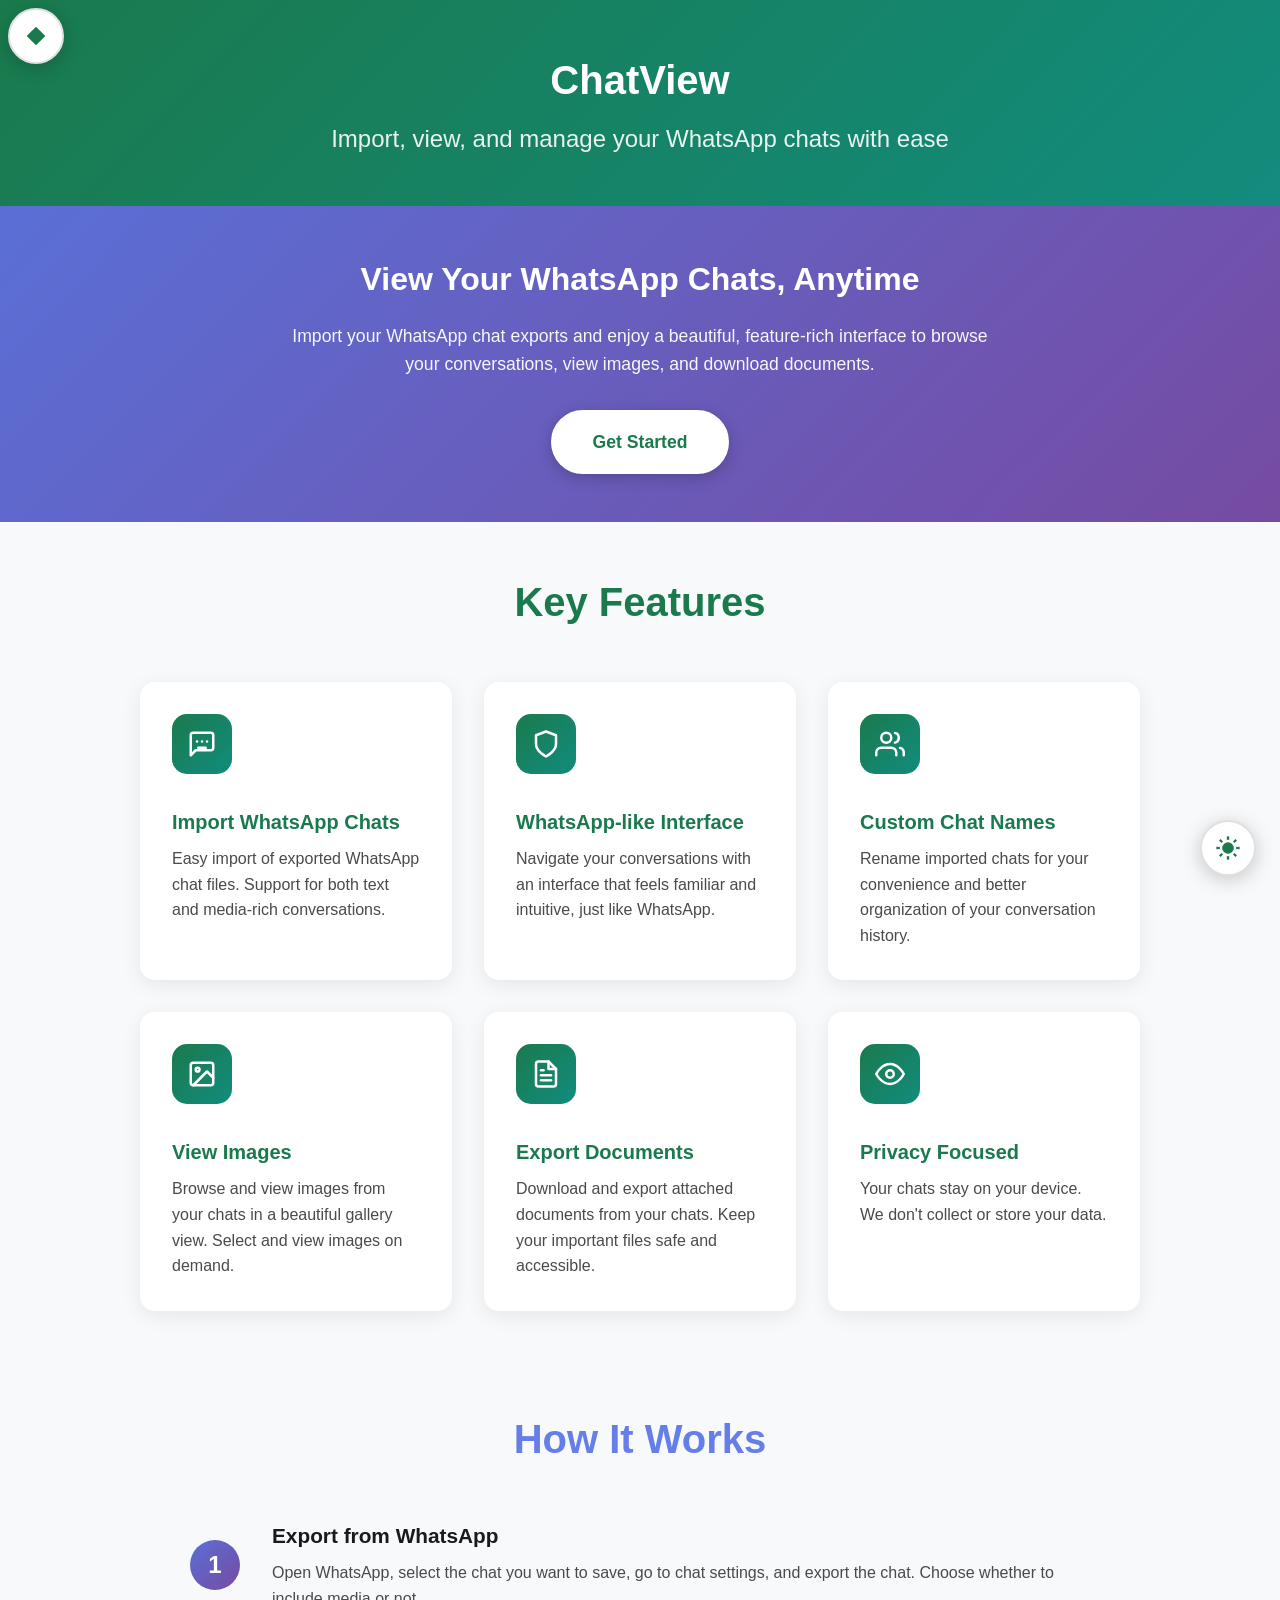
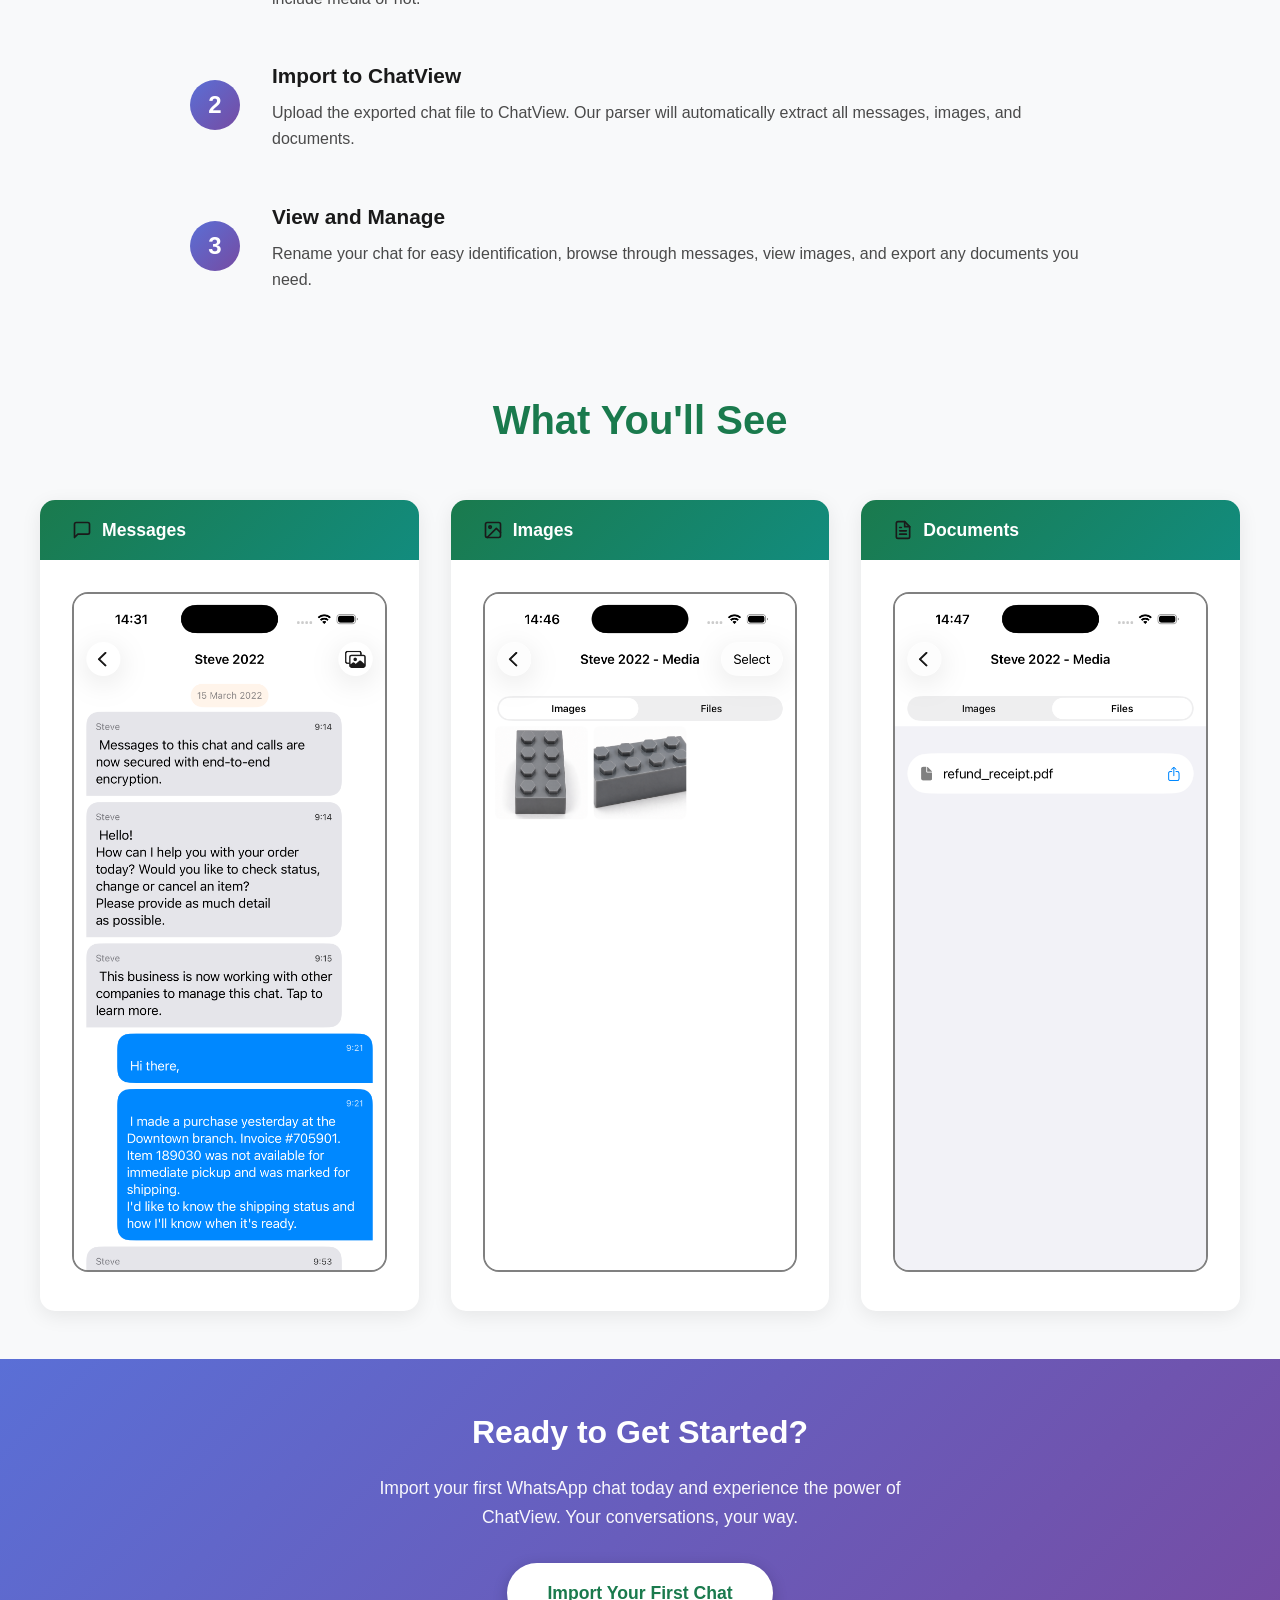
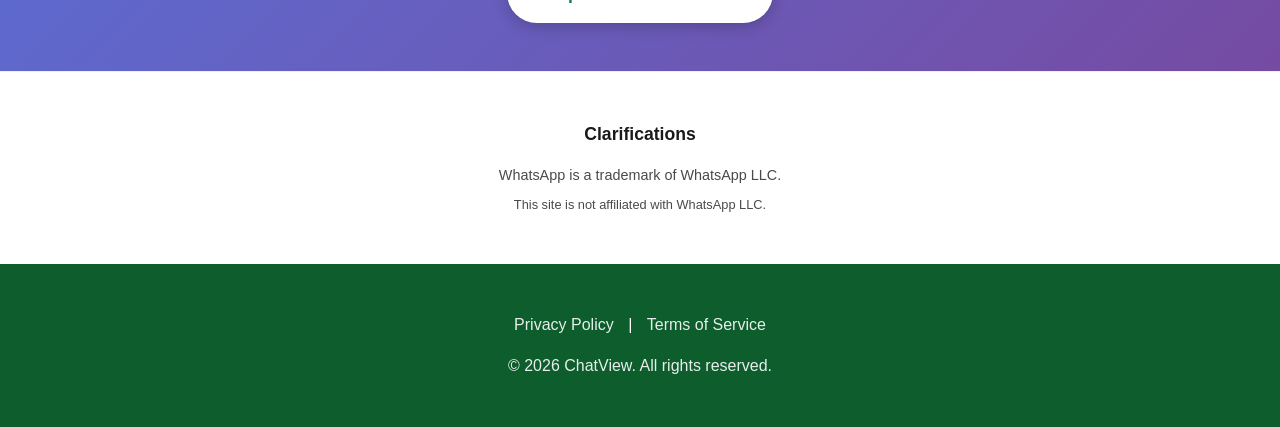
==== index.html @ 316bebfe "Update skip and back navigation links with icons and improved styling." ====
<!DOCTYPE html>
<html lang="en" data-theme="dark">
<head>
    <meta charset="UTF-8">
    <meta name="viewport" content="width=device-width, initial-scale=1.0">
    <title>ChatView - View Your WhatsApp Chats</title>
    <link rel="stylesheet" href="styles.css">
    <!-- Standard favicon -->
    <link rel="icon" href="favicon.ico" type="image/x-icon">
    <!-- Apple touch icon for iOS -->
    <link rel="apple-touch-icon" sizes="180x180" href="apple-touch-icon.png">
</head>
<body>
    <!-- Skip Navigation Link -->
    <a href="#main-content" class="skip-link" aria-label="Skip to main content">
        <svg viewBox="0 0 24 24" width="24" height="24" aria-hidden="true">
            <path d="M12 4l-8 8 8 8 8-8-8-8z" fill="currentColor"/>
        </svg>
    </a>

    <!-- Header -->
    <header role="banner">
        <h1>ChatView</h1>
        <p>Import, view, and manage your WhatsApp chats with ease</p>
        <button class="theme-toggle" id="theme-toggle" aria-label="Toggle dark mode" title="Toggle dark mode">
            <svg class="theme-icon-light" viewBox="0 0 24 24">
                <circle cx="12" cy="12" r="5"/>
                <line x1="12" y1="2" x2="12" y2="5" stroke="currentColor" stroke-width="2"/>
                <line x1="12" y1="19" x2="12" y2="22" stroke="currentColor" stroke-width="2"/>
                <line x1="2" y1="12" x2="5" y2="12" stroke="currentColor" stroke-width="2"/>
                <line x1="19" y1="12" x2="22" y2="12" stroke="currentColor" stroke-width="2"/>
                <line x1="4.93" y1="4.93" x2="7.05" y2="7.05" stroke="currentColor" stroke-width="2"/>
                <line x1="16.95" y1="16.95" x2="19.07" y2="19.07" stroke="currentColor" stroke-width="2"/>
                <line x1="4.93" y1="19.07" x2="7.05" y2="16.95" stroke="currentColor" stroke-width="2"/>
                <line x1="16.95" y1="7.05" x2="19.07" y2="4.93" stroke="currentColor" stroke-width="2"/>
            </svg>
            <svg class="theme-icon-dark" viewBox="0 0 24 24" style="display: none;">
                <path d="M21 12.5A9 9 0 1 1 11.5 3 6 6 0 0 0 21 12.5z" fill="currentColor"/>
            </svg>
        </button>
    </header>

    <!-- Main Content -->
    <main id="main-content" role="main" tabindex="-1">
        <!-- Hero Section -->
        <section class="hero" aria-labelledby="hero-heading">
        <h2 class="sr-only" id="hero-heading">View Your WhatsApp Chats, Anytime</h2>
        <p>Import your WhatsApp chat exports and enjoy a beautiful, feature-rich interface to browse your conversations, view images, and download documents.</p>
        <a href="#" class="hero-btn" role="button" tabindex="0" aria-label="Get Started with ChatView">Get Started</a>
    </section>

    <!-- Features Section -->
    <section class="features" aria-labelledby="features-heading">
        <h2 class="section-title" id="features-heading">Key Features</h2>
        <div class="features-grid">
            <div class="feature-card">
                <div class="feature-icon">
                    <svg width="30" height="30" viewBox="0 0 24 24" fill="none" stroke="currentColor" stroke-width="2" stroke-linecap="round" stroke-linejoin="round" role="img" aria-label="Import chats icon">
                        <path d="M21 15a2 2 0 0 1-2 2H7l-4 4V5a2 2 0 0 1 2-2h14a2 2 0 0 1 2 2z"></path>
                        <path d="M8 10h.01"></path>
                        <path d="M12 10h.01"></path>
                        <path d="M16 10h.01"></path>
                        <path d="M9 15h6"></path>
                    </svg>
                </div>
                <h3>Import WhatsApp Chats</h3>
                <p>Easy import of exported WhatsApp chat files. Support for both text and media-rich conversations.</p>
            </div>
            <div class="feature-card">
                <div class="feature-icon">
                    <svg width="30" height="30" viewBox="0 0 24 24" fill="none" stroke="currentColor" stroke-width="2" stroke-linecap="round" stroke-linejoin="round" role="img" aria-label="Chat interface icon">
                        <path d="M12 22s8-4 8-10V5l-8-3-8 3v7c0 6 8 10 8 10z"></path>
                    </svg>
                </div>
                <h3>WhatsApp-like Interface</h3>
                <p>Navigate your conversations with an interface that feels familiar and intuitive, just like WhatsApp.</p>
            </div>
            <div class="feature-card">
                <div class="feature-icon">
                    <svg width="30" height="30" viewBox="0 0 24 24" fill="none" stroke="currentColor" stroke-width="2" stroke-linecap="round" stroke-linejoin="round" role="img" aria-label="Rename chat icon">
                        <path d="M17 21v-2a4 4 0 0 0-4-4H5a4 4 0 0 0-4 4v2"></path>
                        <circle cx="9" cy="7" r="4"></circle>
                        <path d="M23 21v-2a4 4 0 0 0-3-3.87"></path>
                        <path d="M16 3.13a4 4 0 0 1 0 7.75"></path>
                    </svg>
                </div>
                <h3>Custom Chat Names</h3>
                <p>Rename imported chats for your convenience and better organization of your conversation history.</p>
            </div>
            <div class="feature-card">
                <div class="feature-icon">
                    <svg width="30" height="30" viewBox="0 0 24 24" fill="none" stroke="currentColor" stroke-width="2" stroke-linecap="round" stroke-linejoin="round" role="img" aria-label="View images icon">
                        <rect x="3" y="3" width="18" height="18" rx="2" ry="2"></rect>
                        <circle cx="8.5" cy="8.5" r="1.5"></circle>
                        <polyline points="21 15 16 10 5 21"></polyline>
                    </svg>
                </div>
                <h3>View Images</h3>
                <p>Browse and view images from your chats in a beautiful gallery view. Select and view images on demand.</p>
            </div>
            <div class="feature-card">
                <div class="feature-icon">
                    <svg width="30" height="30" viewBox="0 0 24 24" fill="none" stroke="currentColor" stroke-width="2" stroke-linecap="round" stroke-linejoin="round" role="img" aria-label="Export documents icon">
                        <path d="M14 2H6a2 2 0 0 0-2 2v16a2 2 0 0 0 2 2h12a2 2 0 0 0 2-2V8z"></path>
                        <polyline points="14 2 14 8 20 8"></polyline>
                        <line x1="16" y1="13" x2="8" y2="13"></line>
                        <line x1="16" y1="17" x2="8" y2="17"></line>
                        <polyline points="10 9 9 9 8 9"></polyline>
                    </svg>
                </div>
                <h3>Export Documents</h3>
                <p>Download and export attached documents from your chats. Keep your important files safe and accessible.</p>
            </div>
            <div class="feature-card">
                <div class="feature-icon">
                    <svg width="30" height="30" viewBox="0 0 24 24" fill="none" stroke="currentColor" stroke-width="2" stroke-linecap="round" stroke-linejoin="round" role="img" aria-label="Privacy focused icon">
                        <path d="M1 12s4-8 11-8 11 8 11 8-4 8-11 8-11-8-11-8z"></path>
                        <circle cx="12" cy="12" r="3"></circle>
                    </svg>
                </div>
                <h3>Privacy Focused</h3>
                <p>Your chats stay on your device. We don't collect or store your data.</p>
            </div>
        </div>
    </section>

    <!-- How It Works -->
    <section class="how-it-works" aria-labelledby="how-it-works-heading">
        <h2 class="section-title" id="how-it-works-heading">How It Works</h2>
        <div class="steps-container">
            <div class="step">
                <div class="step-number">1</div>
                <div class="step-content">
                    <h3>Export from WhatsApp</h3>
                    <p>Open WhatsApp, select the chat you want to save, go to chat settings, and export the chat. Choose whether to include media or not.</p>
                </div>
            </div>
            <div class="step">
                <div class="step-number">2</div>
                <div class="step-content">
                    <h3>Import to ChatView</h3>
                    <p>Upload the exported chat file to ChatView. Our parser will automatically extract all messages, images, and documents.</p>
                </div>
            </div>
            <div class="step">
                <div class="step-number">3</div>
                <div class="step-content">
                    <h3>View and Manage</h3>
                    <p>Rename your chat for easy identification, browse through messages, view images, and export any documents you need.</p>
                </div>
            </div>
        </div>
    </section>

    <!-- Preview Section -->
    <section class="preview" aria-labelledby="preview-heading">
        <h2 class="section-title" id="preview-heading">What You'll See</h2>
        <div class="preview-grid">
            <div class="preview-card">
                <div class="preview-header">
                    <svg width="20" height="20" viewBox="0 0 24 24" fill="none" stroke="currentColor" stroke-width="2" stroke-linecap="round" stroke-linejoin="round" role="img" aria-label="Messages icon">
                        <path d="M21 15a2 2 0 0 1-2 2H7l-4 4V5a2 2 0 0 1 2-2h14a2 2 0 0 1 2 2z"></path>
                    </svg>
                    <h3>Messages</h3>
                </div>
                <div class="preview-content">
                    <img src="Screenshot_001.png" alt="ChatView app screenshot showing WhatsApp messages interface with chat bubbles and timestamps" width="320" class="preview-content-img">
                </div>
            </div>
            <div class="preview-card">
                <div class="preview-header">
                    <svg width="20" height="20" viewBox="0 0 24 24" fill="none" stroke="currentColor" stroke-width="2" stroke-linecap="round" stroke-linejoin="round" role="img" aria-label="Images icon">
                        <rect x="3" y="3" width="18" height="18" rx="2" ry="2"></rect>
                        <circle cx="8.5" cy="8.5" r="1.5"></circle>
                        <polyline points="21 15 16 10 5 21"></polyline>
                    </svg>
                    <h3>Images</h3>
                </div>
                <div class="preview-content">
                    <img src="Screenshot_002.png" alt="ChatView app screenshot showing image gallery with photo thumbnails and view option" width="320" class="preview-content-img">
                </div>
            </div>
            <div class="preview-card">
                <div class="preview-header">
                    <svg width="20" height="20" viewBox="0 0 24 24" fill="none" stroke="currentColor" stroke-width="2" stroke-linecap="round" stroke-linejoin="round" role="img" aria-label="Documents icon">
                        <path d="M14 2H6a2 2 0 0 0-2 2v16a2 2 0 0 0 2 2h12a2 2 0 0 0 2-2V8z"></path>
                        <polyline points="14 2 14 8 20 8"></polyline>
                        <line x1="16" y1="13" x2="8" y2="13"></line>
                        <line x1="16" y1="17" x2="8" y2="17"></line>
                        <polyline points="10 9 9 9 8 9"></polyline>
                    </svg>
                    <h3>Documents</h3>
                </div>
                <div class="preview-content">
                    <img src="Screenshot_003.png" alt="ChatView app screenshot showing document file viewer with file list and export options" width="320" class="preview-content-img">
                </div>
            </div>
        </div>
    </section>

    <!-- CTA Section -->
    <section class="cta">
        <h2>Ready to Get Started?</h2>
        <p>Import your first WhatsApp chat today and experience the power of ChatView. Your conversations, your way.</p>
        <a href="#" class="cta-btn" role="button" tabindex="0" aria-label="Import your first WhatsApp chat">Import Your First Chat</a>
    </section>

    <!-- Clarifications Section -->
    <section class="clarifications">
        <h3>Clarifications</h3>
        <p class="trademark">WhatsApp is a trademark of WhatsApp LLC.</p>
        <p class="disclaimer">This site is not affiliated with WhatsApp LLC.</p>
    </section>

    <!-- Footer -->
    <footer role="contentinfo">
        <nav role="navigation" aria-label="Footer links">
            <div class="footer-links">
                <a href="privacy-policy.html">Privacy Policy</a>
                <span>|</span>
                <a href="terms-of-service.html">Terms of Service</a>
            </div>
        </nav>
        <p>&copy; 2026 ChatView. All rights reserved.</p>
    </footer>
    </main>

    <script src="theme.js"></script>
</body>
</html>
---- styles.css ----
/* =========================================
   CHATVIEW - SHARED STYLES
   ========================================= */

/* =========================================
   CSS VARIABLES FOR THEMING
   ========================================= */
:root {
    /* Primary Colors - ChatView Brand */
    --primary-color: #1a7a4d;
    --primary-dark: #128C7E;
    --primary-darker: #0d5d2d;
    --primary-gradient: linear-gradient(135deg, #1a7a4d 0%, #128C7E 100%);

    /* Secondary Colors */
    --secondary-color: #667eea;
    --secondary-dark: #764ba2;
    --secondary-gradient: linear-gradient(135deg, #5a6fd6 0%, #764ba2 100%);

    /* Background Colors */
    --bg-primary: #f8f9fa;
    --bg-white: #ffffff;
    --bg-dark: #333333;

    /* Text Colors */
    --text-primary: #1a1a1a;
    --text-secondary: #4a4a4a;
    --text-light: #707070;
    --text-white: #ffffff;

    /* Border Colors */
    --border-light: #e0e0e0;
    --border-medium: #f0f0f0;

    /* Status Colors */
    --success-color: #4ade80;
    --warning-color: #e0a600;
    --error-color: #c52828;

    /* Message Colors */
    --message-user-bg: var(--primary-gradient);
    --message-bot-bg: var(--bg-white);
    --message-user-text: var(--text-white);
    --message-bot-text: var(--text-primary);

    /* Card Colors */
    --card-shadow: rgba(0, 0, 0, 0.08);
    --card-hover-shadow: rgba(0, 0, 0, 0.15);

    /* Spacing */
    --spacing-sm: 0.5rem;
    --spacing-md: 1rem;
    --spacing-lg: 2rem;
    --spacing-xl: 3rem;

    /* Border Radius */
    --radius-sm: 8px;
    --radius-md: 15px;
    --radius-lg: 20px;
    --radius-pill: 50px;

    /* Transitions */
    --transition-fast: 0.2s;
    --transition-normal: 0.3s;
}

/* =========================================
   RESET & BASE STYLES
   ========================================= */
* {
    margin: 0;
    padding: 0;
    box-sizing: border-box;
}

body {
    font-family: -apple-system, BlinkMacSystemFont, 'Segoe UI', Roboto, Oxygen, Ubuntu, sans-serif;
    line-height: 1.6;
    color: var(--text-primary);
    background: var(--bg-primary);
}

/* =========================================
   HEADER STYLES
   ========================================= */
header {
    background: var(--primary-gradient);
    color: var(--text-white);
    padding: var(--spacing-xl) var(--spacing-sm);
    text-align: center;
}

header h1 {
    font-size: 2.5rem;
    margin-bottom: var(--spacing-sm);
}

header p {
    font-size: 1.5rem;
    opacity: 0.9;
}

/* =========================================
   LINK STYLES
   ========================================= */
a {
    color: var(--primary-color);
    text-decoration: none;
    transition: color var(--transition-normal);
}

a:hover {
    text-decoration: underline;
    color: var(--primary-dark);
}

/* Skip Navigation Link */
.skip-link {
    position: absolute;
    top:  0.5rem;
    left: 0.5rem;
    background: var(--bg-white);
    color: var(--primary-color);
    width: 56px;
    height: 56px;
    z-index: 100;
    text-decoration: none;
    display: flex;
    align-items: center;
    justify-content: center;
    border-radius: 50%;
    border: 2px solid var(--border-light);
    box-shadow: 0 4px 20px rgba(0, 0, 0, 0.2);
    transition: all var(--transition-normal);
}

.skip-link:hover {
    transform: scale(1.1);
    box-shadow: 0 6px 25px rgba(0, 0, 0, 0.3);
}

.skip-link:focus {
    top: 0.4rem;
    outline: 3px solid var(--primary-color);
    outline-offset: 2px;
}

.skip-link:focus-visible {
    outline: 3px solid var(--primary-color);
    outline-offset: 2px;
}

.skip-link svg {
    width: 28px;
    height: 28px;
    fill: currentColor;
}

/* =========================================
   FOCUS STYLES
   ========================================= */
a:focus-visible,
.btn:focus-visible,
.hero-btn:focus-visible,
.cta-btn:focus-visible,
.policy-content a:focus-visible,
.tos-content a:focus-visible,
.footer-links a:focus-visible,
.back-link:focus-visible {
    outline: 3px solid var(--primary-color);
    outline-offset: 2px;
    border-radius: 4px;
}

/* =========================================
   BUTTON STYLES
   ========================================= */
.btn {
    display: inline-block;
    padding: var(--spacing-md) var(--spacing-lg);
    border-radius: var(--radius-pill);
    font-weight: 600;
    font-size: 1.1rem;
    transition: transform var(--transition-normal), box-shadow var(--transition-normal);
    text-decoration: none;
    cursor: pointer;
    border: none;
}

.btn-primary {
    background: var(--bg-white);
    color: var(--secondary-color);
}

.btn-primary:hover {
    transform: translateY(-3px);
    box-shadow: 0 10px 30px rgba(0, 0, 0, 0.2);
}

.btn-secondary {
    background: var(--primary-gradient);
    color: var(--text-white);
}

.btn-secondary:hover {
    transform: translateY(-3px);
    box-shadow: 0 10px 30px rgba(0, 0, 0, 0.2);
}

/* =========================================
   CONTAINER STYLES
   ========================================= */
.container {
    max-width: 1200px;
    margin: 0 auto;
    padding: 0 var(--spacing-sm);
}

/* =========================================
   SECTION STYLES
   ========================================= */
section {
    padding: var(--spacing-xl) var(--spacing-sm);
}

.section-title {
    text-align: center;
    font-size: 2.5rem;
    margin-bottom: var(--spacing-xl);
    color: var(--primary-color);
}

/* =========================================
   HERO SECTION
   ========================================= */
.hero {
    background: var(--secondary-gradient);
    color: var(--text-white);
    padding: var(--spacing-xl) var(--spacing-sm);
    text-align: center;
}

.hero h2 {
    font-size: 2rem;
    margin-bottom: var(--spacing-md);
}

.hero p {
    font-size: 1.1rem;
    max-width: 700px;
    margin: 0 auto var(--spacing-lg);
    opacity: 0.95;
}

/* =========================================
   FEATURES SECTION
   ========================================= */
.features {
    padding: var(--spacing-xl) var(--spacing-sm);
}

.features-grid {
    display: grid;
    grid-template-columns: repeat(auto-fit, minmax(280px, 1fr));
    gap: var(--spacing-lg);
    margin: 0 auto;
    max-width: 1000px;
}

.feature-card {
    background: var(--bg-white);
    padding: var(--spacing-lg);
    border-radius: var(--radius-md);
    box-shadow: 0 5px 20px var(--card-shadow);
    transition: transform var(--transition-normal), box-shadow var(--transition-normal);
}

.feature-card:hover {
    transform: translateY(-5px);
    box-shadow: 0 10px 30px var(--card-hover-shadow);
}

.feature-icon {
    width: 60px;
    height: 60px;
    background: var(--primary-gradient);
    border-radius: var(--radius-md);
    display: flex;
    align-items: center;
    justify-content: center;
    margin-bottom: var(--spacing-lg);
    color: var(--text-white);
    font-size: 1.5rem;
}

.feature-card h3 {
    margin-bottom: var(--spacing-sm);
    font-size: 1.25rem;
    color: var(--primary-color);
}

.feature-card p {
    color: var(--text-secondary);
    line-height: 1.6;
}

/* =========================================
   HOW IT WORKS SECTION
   ========================================= */
.how-it-works {
    background: var(--bg-primary);
}

.how-it-works .section-title {
    color: var(--secondary-color);
}

.steps-container {
    max-width: 900px;
    margin: 0 auto;
}

.step {
    display: flex;
    gap: var(--spacing-lg);
    margin-bottom: var(--spacing-xl);
    align-items: center;
}

.step:last-child {
    margin-bottom: 0;
}

.step-number {
    width: 50px;
    height: 50px;
    background: var(--secondary-gradient);
    color: var(--text-white);
    border-radius: 50%;
    display: flex;
    align-items: center;
    justify-content: center;
    font-size: 1.5rem;
    font-weight: 600;
    flex-shrink: 0;
}

.step-content {
    flex: 1;
}

.step-content h3 {
    font-size: 1.3rem;
    margin-bottom: var(--spacing-sm);
    color: var(--text-primary);
}

.step-content p {
    color: var(--text-secondary);
}

/* =========================================
   PREVIEW SECTION
   ========================================= */
.preview {
    padding: var(--spacing-xl) var(--spacing-sm);
}

.preview-grid {
    display: grid;
    grid-template-columns: repeat(auto-fit, minmax(280px, 1fr));
    gap: var(--spacing-lg);
    max-width: 1200px;
    margin: 0 auto;
}

.preview-card {
    background: var(--bg-white);
    border-radius: var(--radius-md);
    overflow: hidden;
    box-shadow: 0 5px 20px var(--card-shadow);
}

.preview-header {
    background: var(--primary-gradient);
    padding: var(--spacing-md) var(--spacing-lg);
    display: flex;
    align-items: center;
    gap: 10px;
}

.preview-header h3 {
    color: var(--text-white);
    font-size: 1.1rem;
}

.preview-content {
    padding: var(--spacing-lg);
}

.chat-message {
    background: var(--bg-primary);
    padding: var(--spacing-md);
    border-radius: var(--radius-sm);
    margin-bottom: var(--spacing-sm);
}

.chat-message.user {
    background: var(--message-user-bg);
    color: var(--message-user-text);
    margin-left: auto;
}

.chat-message p {
    margin-bottom: var(--spacing-sm);
}

.chat-meta {
    font-size: 0.75rem;
    opacity: 0.7;
    text-align: right;
}

/* =========================================
   CTA SECTION
   ========================================= */
.cta {
    background: var(--secondary-gradient);
    color: var(--text-white);
    padding: var(--spacing-xl) var(--spacing-sm);
    text-align: center;
}

.cta h2 {
    font-size: 2rem;
    margin-bottom: var(--spacing-md);
}

.cta p {
    font-size: 1.1rem;
    max-width: 600px;
    margin: 0 auto var(--spacing-lg);
    opacity: 0.95;
}

/* =========================================
   FOOTER STYLES
   ========================================= */
footer {
    background: var(--primary-darker);
    color: var(--text-white);
    padding: var(--spacing-xl) var(--spacing-sm);
    text-align: center;
}

footer p {
    opacity: 0.9;
}

.footer-links {
    margin-bottom: var(--spacing-md);
}

.footer-links a {
    color: var(--text-white);
    text-decoration: none;
    margin: 0 10px;
    opacity: 0.9;
    transition: opacity var(--transition-normal);
}

.footer-links a:hover {
    opacity: 1;
    text-decoration: underline;
}

.footer-separator {
    opacity: 1;
    color: var(--text-secondary);
}

/* =========================================
   CLARIFICATIONS SECTION
   ========================================= */
.clarifications {
    background: var(--bg-white);
    padding: var(--spacing-xl) var(--spacing-sm);
    text-align: center;
    border-top: 1px solid var(--border-medium);
}

.clarifications h3 {
    font-size: 1.1rem;
    color: var(--text-primary);
    margin-bottom: var(--spacing-md);
}

.trademark {
    font-size: 0.9rem;
    color: var(--text-secondary);
    margin-bottom: var(--spacing-sm);
}

.disclaimer {
    font-size: 0.8rem;
    color: var(--text-secondary);
    margin-top: 0;
}

/* =========================================
   POLICY PAGES STYLES
   ========================================= */
.policy-content,
.tos-content {
    background: var(--bg-white);
    padding: var(--spacing-xl);
    border-radius: var(--radius-lg);
    box-shadow: 0 5px 20px var(--card-shadow);
}

.policy-content h2,
.tos-content h2 {
    color: var(--primary-color);
    font-size: 1.8rem;
    margin-bottom: var(--spacing-lg);
    padding-bottom: var(--spacing-sm);
    border-bottom: 2px solid var(--border-medium);
}

.policy-content h3,
.tos-content h3 {
    color: var(--text-primary);
    font-size: 1.3rem;
    margin: var(--spacing-lg) 0 var(--spacing-md);
}

.policy-content p,
.tos-content p {
    margin-bottom: var(--spacing-md);
    color: var(--text-secondary);
    line-height: 1.7;
}

.policy-content ul,
.tos-content ul {
    margin: var(--spacing-md) 0 var(--spacing-lg) 2rem;
}

.policy-content li,
.tos-content li {
    margin-bottom: var(--spacing-sm);
    color: var(--text-secondary);
}

.back-link {
    display: inline-flex;
    align-items: center;
    gap: 8px;
    margin-top: var(--spacing-md);
    margin-bottom: var(--spacing-lg);
    color: var(--primary-color);
    text-decoration: none;
    font-weight: 500;
    transition: color var(--transition-normal);
}

.back-link:hover {
    text-decoration: underline;
    color: var(--primary-dark);
}

.back-link svg {
    width: 20px;
    height: 20px;
    fill: currentColor;
    transition: transform var(--transition-normal);
}

.back-link:hover svg {
    transform: translateX(-3px);
}

.warning {
    background: #fff3cd;
    border-left: 4px solid #ffc107;
    padding: var(--spacing-md);
    margin: var(--spacing-md) 0;
}

.warning p {
    margin-bottom: 0;
    color: #1a1a1a;
}

.limitation-box {
    background: #f8d7da;
    border-left: 4px solid #dc3545;
    padding: var(--spacing-lg);
    margin: var(--spacing-lg) 0;
}

.limitation-box h4 {
    color: #1a1a1a;
    margin-bottom: var(--spacing-sm);
}

.limitation-box p {
    margin-bottom: var(--spacing-sm);
    color: #1a1a1a;
}

.last-updated {
    background: var(--bg-primary);
    padding: var(--spacing-md);
    border-radius: var(--radius-sm);
    margin-top: var(--spacing-lg);
    font-size: 0.9rem;
    color: #1a1a1a;
    text-align: center;
}

/* =========================================
   RESPONSIVE STYLES
   ========================================= */
@media (max-width: 768px) {
    header h1 {
        font-size: 2rem;
    }

    .hero h2 {
        font-size: 1.5rem;
    }

    .step {
        flex-direction: column;
        text-align: center;
    }

    .step-number {
        margin: 0 auto var(--spacing-md);
    }

    .step-content {
        text-align: center;
    }

    .policy-content,
    .tos-content {
        padding: var(--spacing-lg);
    }

    .policy-content h2,
    .tos-content h2 {
        font-size: 1.5rem;
    }

    .policy-content h3,
    .tos-content h3 {
        font-size: 1.1rem;
    }
}

/* =========================================
   COLOR THEME VARIANTS
   ========================================= */

/* Light Theme (default) */
[data-theme="light"] {
    --bg-primary: #f8f9fa;
    --bg-white: #ffffff;
    --bg-dark: #333333;
    --text-primary: #1a1a1a;
    --text-secondary: #4a4a4a;
    --text-light: #707070;
    --card-shadow: rgba(0, 0, 0, 0.08);
    --card-hover-shadow: rgba(0, 0, 0, 0.15);
    --border-medium: #f0f0f0;
    --border-light: #e0e0e0;
    --warning-color: #e0a600;
    --error-color: #c52828;

    --primary-color: #1a7a4d;
    --primary-dark: #128C7E;
}

/* Dark Theme */
[data-theme="dark"] {
    --bg-primary: #1a1a2e;
    --bg-white: #16213e;
    --bg-dark: #0f3460;
    --text-primary: #e0e0e0;
    --text-secondary: #a0a0a0;
    --text-light: #707070;
    --card-shadow: rgba(0, 0, 0, 0.3);
    --card-hover-shadow: rgba(0, 0, 0, 0.5);
    --border-medium: #2a2a4a;
    --border-light: #3a3a5a;
    --warning-color: #e0a600;
    --error-color: #c52828;

    --primary-color: #22a85c;
    --primary-dark: #128C7E;
}

/* =========================================
   THEME TOGGLE SWITCH
   ========================================= */
.theme-toggle {
    position: fixed;
    bottom: 1.5rem;
    right: 1.5rem;
    z-index: 1000;
    background: var(--bg-white);
    color: var(--primary-color);
    border: 2px solid var(--border-light);
    border-radius: 50px;
    width: 56px;
    height: 56px;
    display: flex;
    align-items: center;
    justify-content: center;
    cursor: pointer;
    box-shadow: 0 4px 20px rgba(0, 0, 0, 0.2);
    transition: all var(--transition-normal);
    outline: none;
}

.theme-toggle:hover {
    transform: scale(1.1);
    box-shadow: 0 6px 25px rgba(0, 0, 0, 0.3);
}

.theme-toggle:focus-visible {
    outline: 3px solid var(--primary-color);
    outline-offset: 2px;
}

.theme-toggle svg {
    width: 28px;
    height: 28px;
    fill: currentColor;
    transition: transform var(--transition-normal);
}

/* Theme toggle button colors are handled by CSS variables */

/* =========================================
   UTILITY CLASSES
   ========================================= */
.text-center {
    text-align: center;
}

.text-primary {
    color: var(--text-primary);
}

.text-secondary {
    color: var(--text-secondary);
}

.text-white {
    color: var(--text-white);
}

.bg-primary {
    background-color: var(--bg-primary);
}

.bg-white {
    background-color: var(--bg-white);
}

.bg-gradient-primary {
    background: var(--primary-gradient);
}

.bg-gradient-secondary {
    background: var(--secondary-gradient);
}

.shadow-sm {
    box-shadow: 0 5px 20px var(--card-shadow);
}

.shadow-md {
    box-shadow: 0 10px 30px var(--card-hover-shadow);
}

.rounded-sm {
    border-radius: var(--radius-sm);
}

.rounded-md {
    border-radius: var(--radius-md);
}

.rounded-lg {
    border-radius: var(--radius-lg);
}

.rounded-pill {
    border-radius: var(--radius-pill);
}

.mt-sm {
    margin-top: var(--spacing-sm);
}

.mt-md {
    margin-top: var(--spacing-md);
}

.mt-lg {
    margin-top: var(--spacing-lg);
}

.mb-sm {
    margin-bottom: var(--spacing-sm);
}

.mb-md {
    margin-bottom: var(--spacing-md);
}

.mb-lg {
    margin-bottom: var(--spacing-lg);
}

.p-sm {
    padding: var(--spacing-sm);
}

.p-md {
    padding: var(--spacing-md);
}

.p-lg {
    padding: var(--spacing-lg);
}

/* =========================================
   PREVIEW IMAGE STYLES
   ========================================= */
.preview-content img {
    border: 2px solid gray;
    border-radius: 1rem;
    max-width: 100%;
    height: auto;
}

.preview-content-img {
    border: 2px solid gray;
    border-radius: 1rem;
    max-width: 100%;
    height: auto;
}

/* =========================================
   EXTERNAL LINK INDICATORS
   ========================================= */
a[href^="http"]:not(.footer-links a):not(.back-link):not(.hero-btn):not(.cta-btn),
a[href^="//"]:not(.footer-links a):not(.back-link):not(.hero-btn):not(.cta-btn) {
    padding-right: 0.5em;
}
a[href^="http"]:not(.footer-links a):not(.back-link):not(.hero-btn):not(.cta-btn)::after,
a[href^="//"]:not(.footer-links a):not(.back-link):not(.hero-btn):not(.cta-btn)::after {
    content: "\1F5D7";
    font-size: 0.8em;
}

/* =========================================
   ADDITIONAL COMPONENT STYLES
   ========================================= */
.image-preview {
    background: var(--bg-primary);
    border-radius: var(--radius-sm);
    padding: var(--spacing-md);
    text-align: center;
    margin-top: var(--spacing-sm);
}

.image-preview svg {
    color: var(--primary-color);
}

.image-name {
    margin-top: var(--spacing-sm);
    font-size: 0.85rem;
    color: var(--text-secondary);
}

.document-preview {
    background: var(--bg-primary);
    border-radius: var(--radius-sm);
    padding: var(--spacing-md);
    display: flex;
    align-items: center;
    gap: var(--spacing-sm);
    margin-top: var(--spacing-sm);
}

.document-preview svg {
    color: var(--warning-color);
}

.document-info {
    flex: 1;
}

.document-name {
    font-weight: 600;
    margin-bottom: var(--spacing-sm);
    color: var(--text-primary);
}

.document-size {
    font-size: 0.75rem;
    color: var(--text-secondary);
}

/* =========================================
   BUTTON STYLES FOR HERO AND CTA
   ========================================= */
.hero-btn,
.cta-btn {
    display: inline-block;
    padding: 1rem 2.5rem;
    background: var(--bg-white);
    color: var(--primary-color);
    border-radius: var(--radius-pill);
    font-weight: 600;
    font-size: 1.1rem;
    text-decoration: none;
    transition: all var(--transition-normal);
    box-shadow: 0 4px 15px rgba(0, 0, 0, 0.2);
    border: 2px solid var(--bg-white);
}

.hero-btn:hover,
.cta-btn:hover {
    transform: translateY(-3px);
    box-shadow: 0 8px 25px rgba(0, 0, 0, 0.3);
    background: var(--bg-white);
    color: var(--primary-dark);
    text-decoration: none;
}

.cta-btn {
    border: 2px solid var(--primary-gradient);
}

.cta-btn:hover {
    background: var(--primary-dark);
    border-color: var(--primary-dark);
    color: var(--text-white);
}
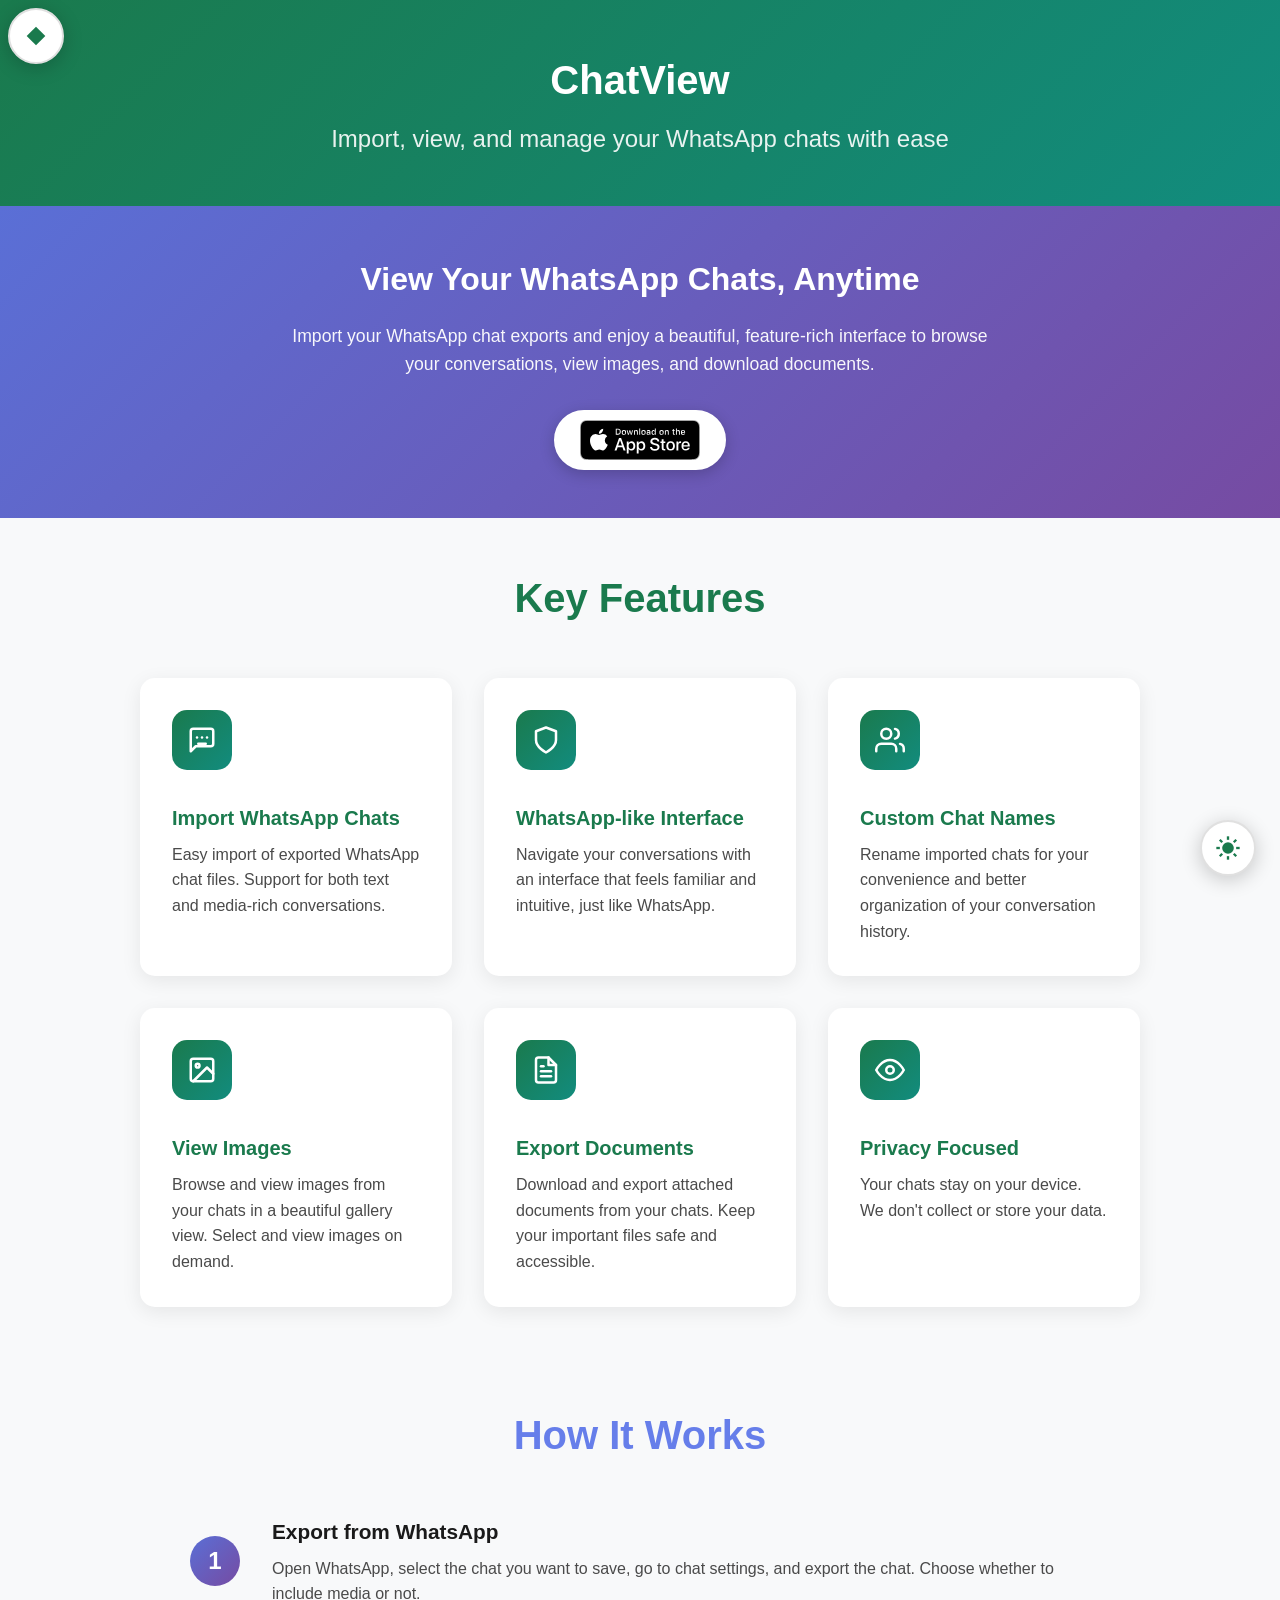
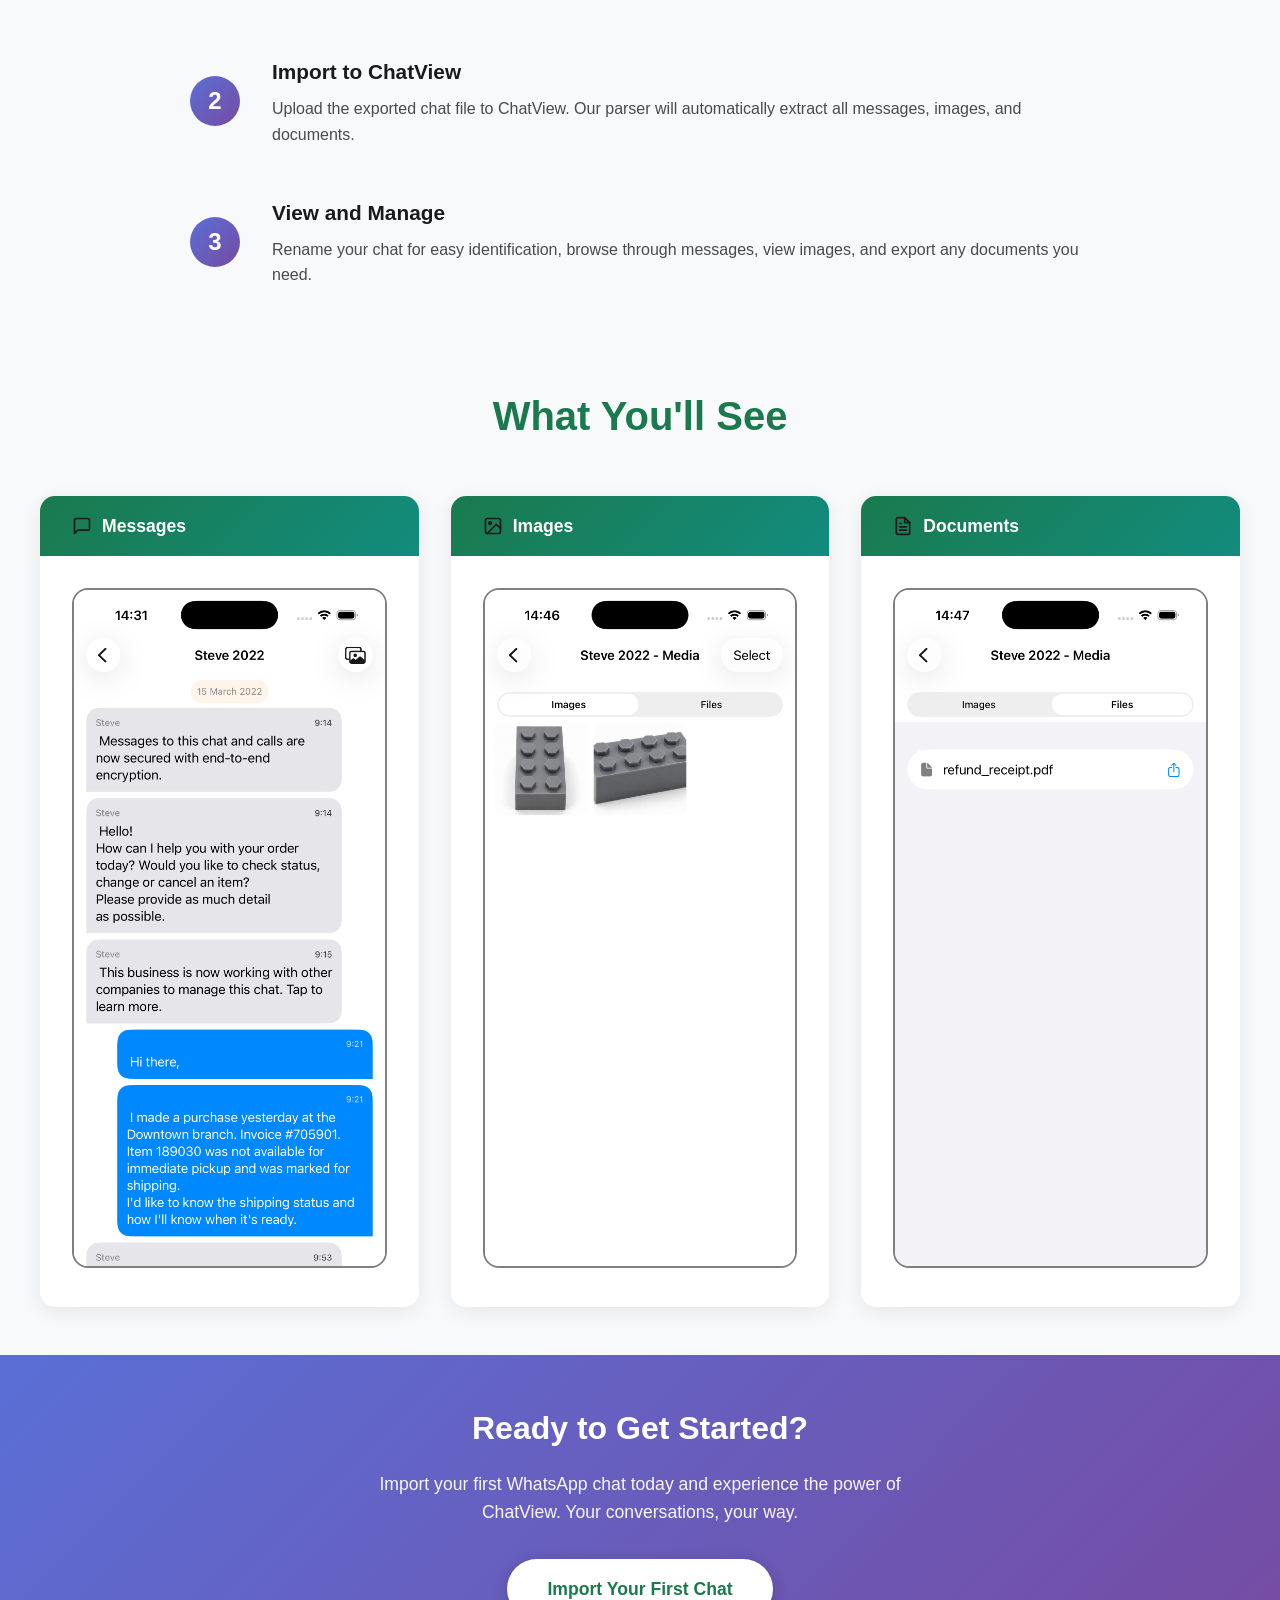
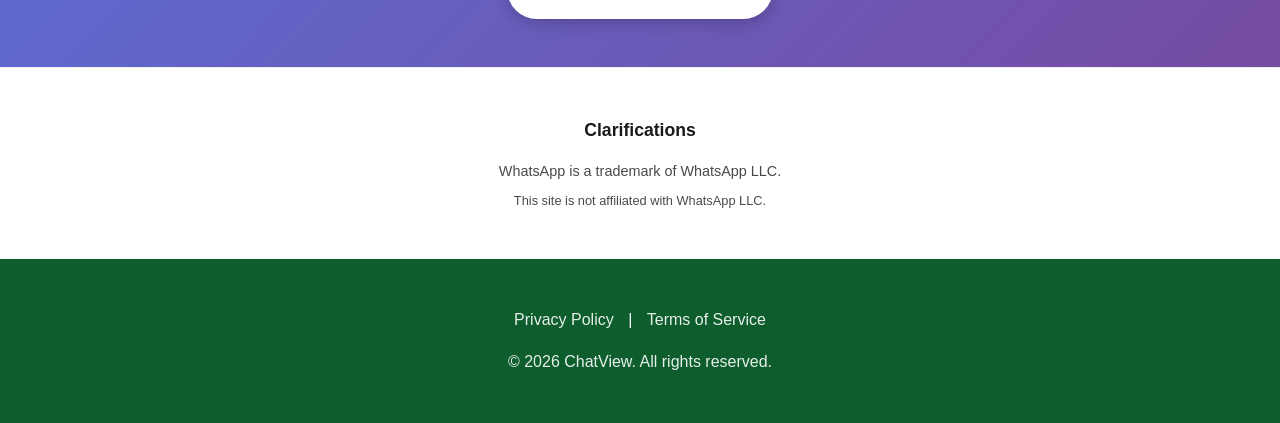
==== commit b8d20431: "Add App Store download badge." ====
--- a/index.html
+++ b/index.html
@@ -23,7 +23,7 @@
         <h1>ChatView</h1>
         <p>Import, view, and manage your WhatsApp chats with ease</p>
         <button class="theme-toggle" id="theme-toggle" aria-label="Toggle dark mode" title="Toggle dark mode">
-            <svg class="theme-icon-light" viewBox="0 0 24 24">
+            <svg class="theme-icon-light" viewBox="0 0 24 24" aria-label="light theme image">
                 <circle cx="12" cy="12" r="5"/>
                 <line x1="12" y1="2" x2="12" y2="5" stroke="currentColor" stroke-width="2"/>
                 <line x1="12" y1="19" x2="12" y2="22" stroke="currentColor" stroke-width="2"/>
@@ -34,7 +34,7 @@
                 <line x1="4.93" y1="19.07" x2="7.05" y2="16.95" stroke="currentColor" stroke-width="2"/>
                 <line x1="16.95" y1="7.05" x2="19.07" y2="4.93" stroke="currentColor" stroke-width="2"/>
             </svg>
-            <svg class="theme-icon-dark" viewBox="0 0 24 24" style="display: none;">
+            <svg class="theme-icon-dark" viewBox="0 0 24 24" style="display: none;" aria-label="dark theme image">
                 <path d="M21 12.5A9 9 0 1 1 11.5 3 6 6 0 0 0 21 12.5z" fill="currentColor"/>
             </svg>
         </button>
@@ -46,7 +46,10 @@
         <section class="hero" aria-labelledby="hero-heading">
         <h2 class="sr-only" id="hero-heading">View Your WhatsApp Chats, Anytime</h2>
         <p>Import your WhatsApp chat exports and enjoy a beautiful, feature-rich interface to browse your conversations, view images, and download documents.</p>
-        <a href="#" class="hero-btn" role="button" tabindex="0" aria-label="Get Started with ChatView">Get Started</a>
+        <a href="https://apps.apple.com/app/chatview/id6478658690" class="hero-btn app-store-link" role="button" tabindex="0" aria-label="Download on the App Store">
+            <img src="Download_on_the_App_Store_Badge_US-UK_RGB_wht_092917.svg" alt="Download on the App Store" class="app-store-img app-store-img-black">
+            <img src="Download_on_the_App_Store_Badge_US-UK_RGB_blk_092917.svg" alt="Download on the App Store" class="app-store-img app-store-img-white">
+        </a>
     </section>
 
     <!-- Features Section -->
--- a/styles.css
+++ b/styles.css
@@ -950,6 +950,30 @@
     border: 2px solid var(--primary-gradient);
 }
 
+/* App Store badge link */
+.app-store-link {
+    display: inline-flex;
+    justify-content: center;
+    align-items: center;
+    padding: 0.5rem 1.5rem;
+}
+
+.app-store-img {
+    display: block;
+    max-width: 100%;
+    height: auto;
+}
+
+/* Light theme - show white badge, hide black */
+[data-theme="light"] .app-store-img-black {
+    display: none;
+}
+
+/* Dark theme - show black badge, hide white */
+[data-theme="dark"] .app-store-img-white {
+    display: none;
+}
+
 .cta-btn:hover {
     background: var(--primary-dark);
     border-color: var(--primary-dark);
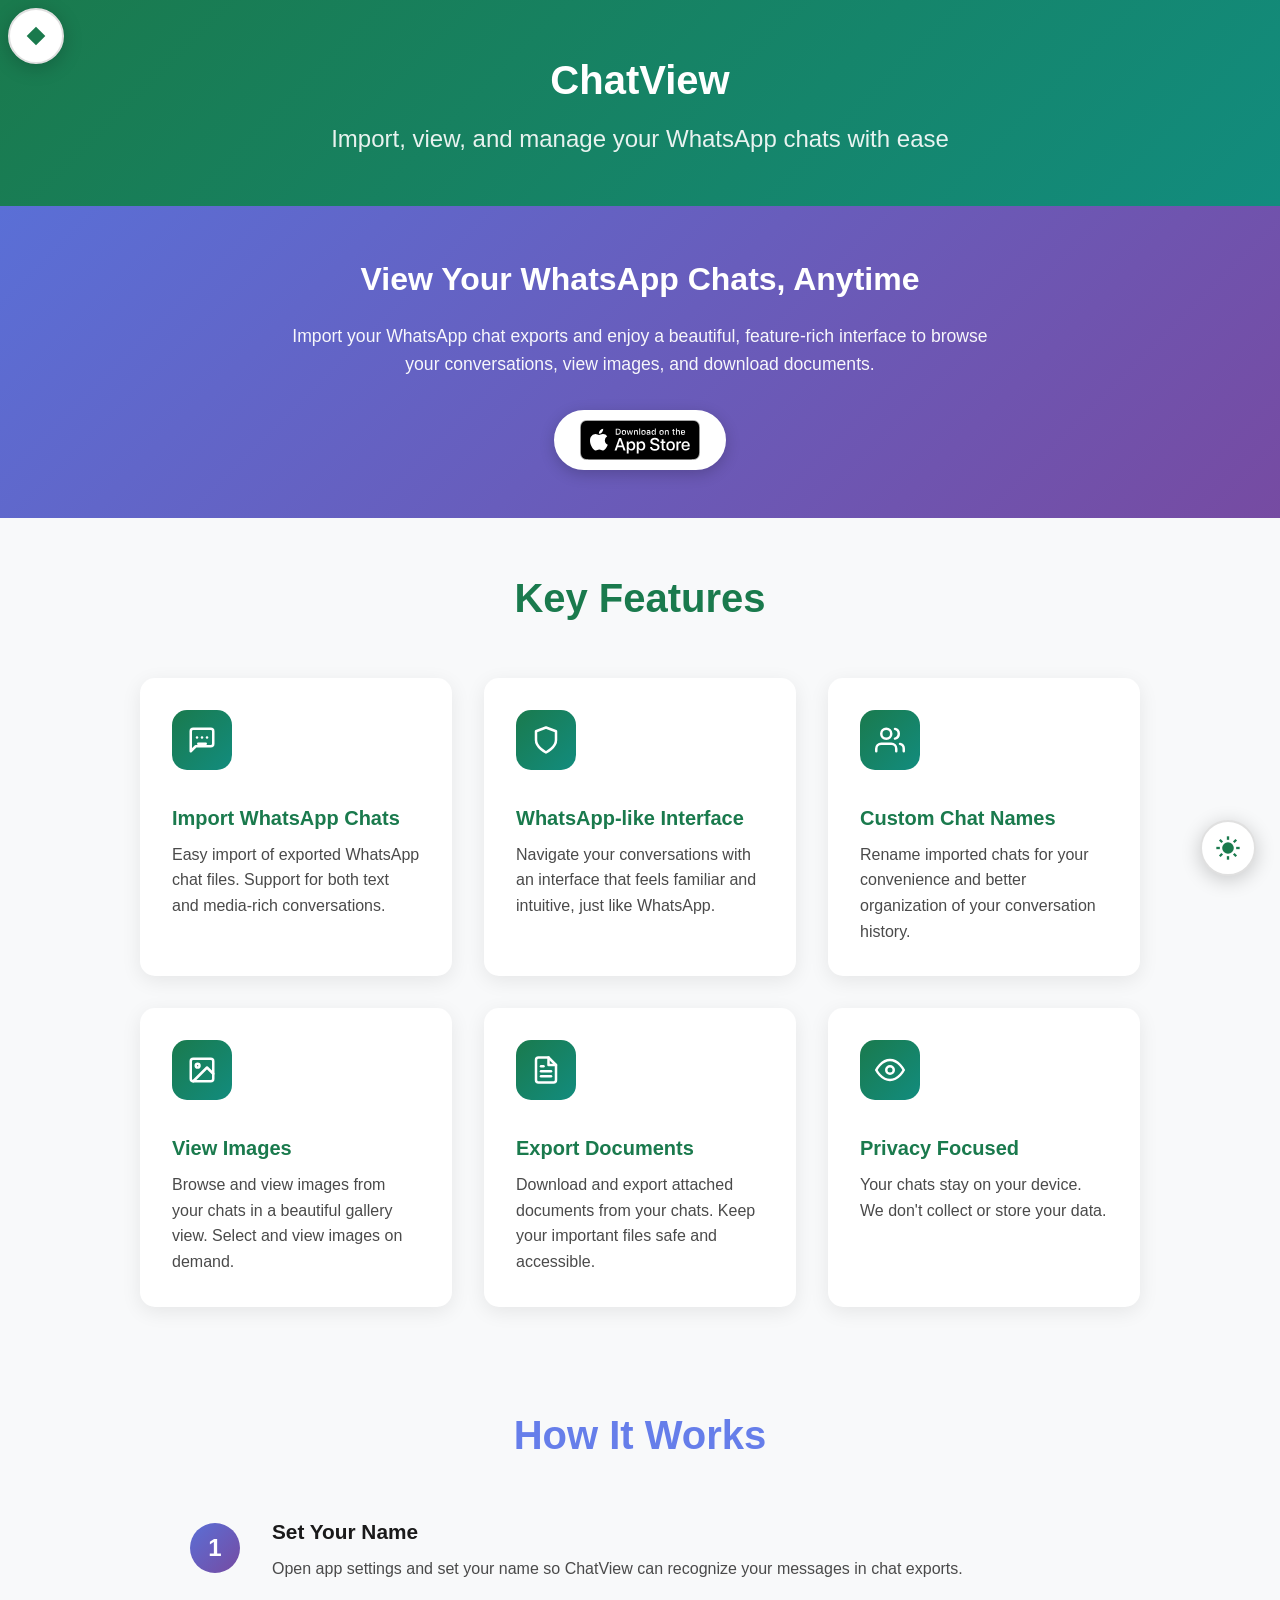
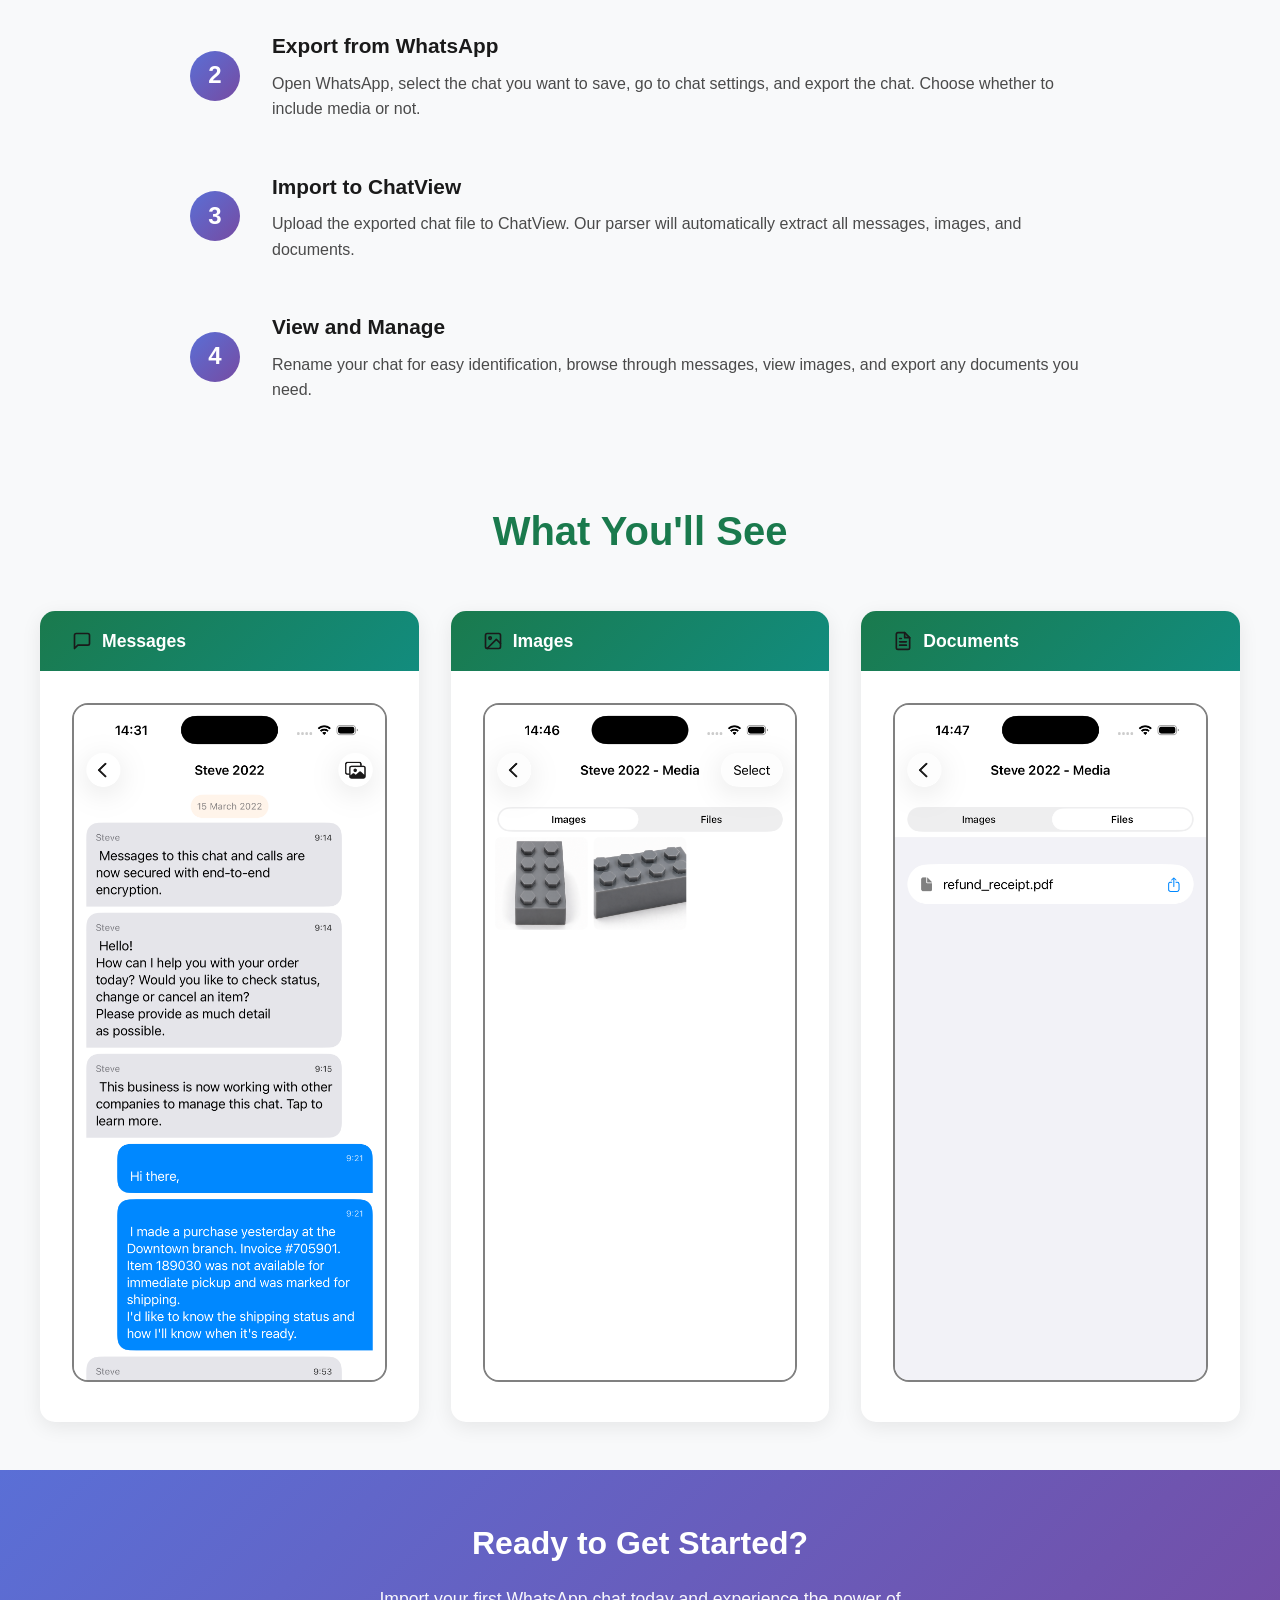
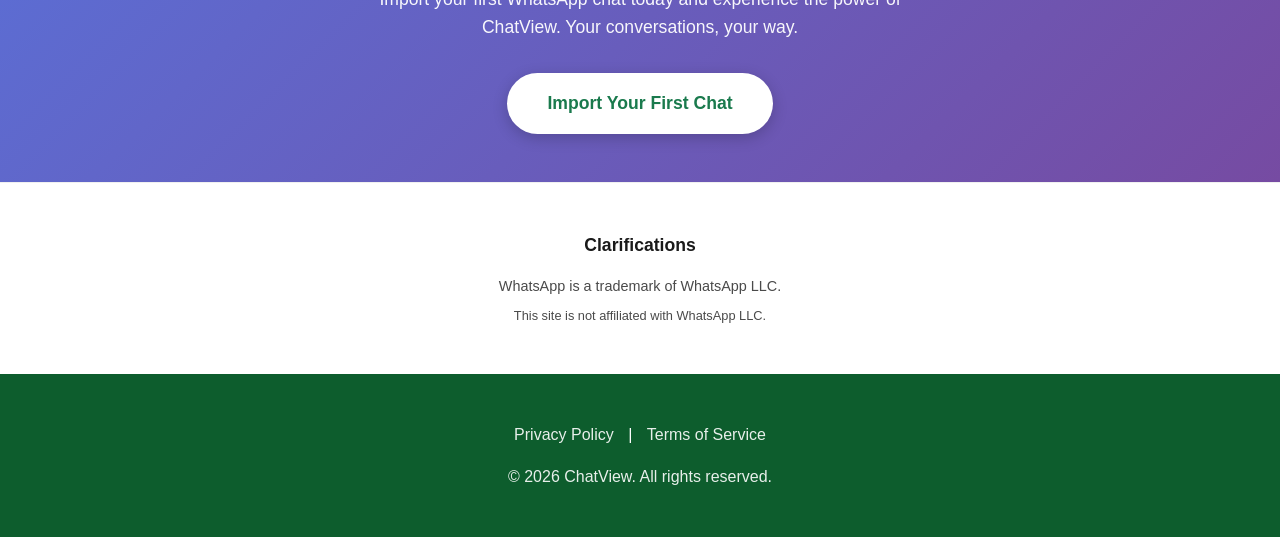
==== commit 8a1b24c7: "Add step to set user name in onboarding instructions." ====
--- a/index.html
+++ b/index.html
@@ -134,19 +134,26 @@
             <div class="step">
                 <div class="step-number">1</div>
                 <div class="step-content">
+                    <h3>Set Your Name</h3>
+                    <p>Open app settings and set your name so ChatView can recognize your messages in chat exports.</p>
+                </div>
+            </div>
+            <div class="step">
+                <div class="step-number">2</div>
+                <div class="step-content">
                     <h3>Export from WhatsApp</h3>
                     <p>Open WhatsApp, select the chat you want to save, go to chat settings, and export the chat. Choose whether to include media or not.</p>
                 </div>
             </div>
             <div class="step">
-                <div class="step-number">2</div>
+                <div class="step-number">3</div>
                 <div class="step-content">
                     <h3>Import to ChatView</h3>
                     <p>Upload the exported chat file to ChatView. Our parser will automatically extract all messages, images, and documents.</p>
                 </div>
             </div>
             <div class="step">
-                <div class="step-number">3</div>
+                <div class="step-number">4</div>
                 <div class="step-content">
                     <h3>View and Manage</h3>
                     <p>Rename your chat for easy identification, browse through messages, view images, and export any documents you need.</p>
--- a/styles.css
+++ b/styles.css
@@ -605,7 +605,11 @@
 }
 
 .limitation-box p {
-    margin-bottom: var(--spacing-sm);
+    color: #1a1a1a;
+    margin-bottom: var(--spacing-sm);
+}
+
+.limitation-box ul li {
     color: #1a1a1a;
 }
 
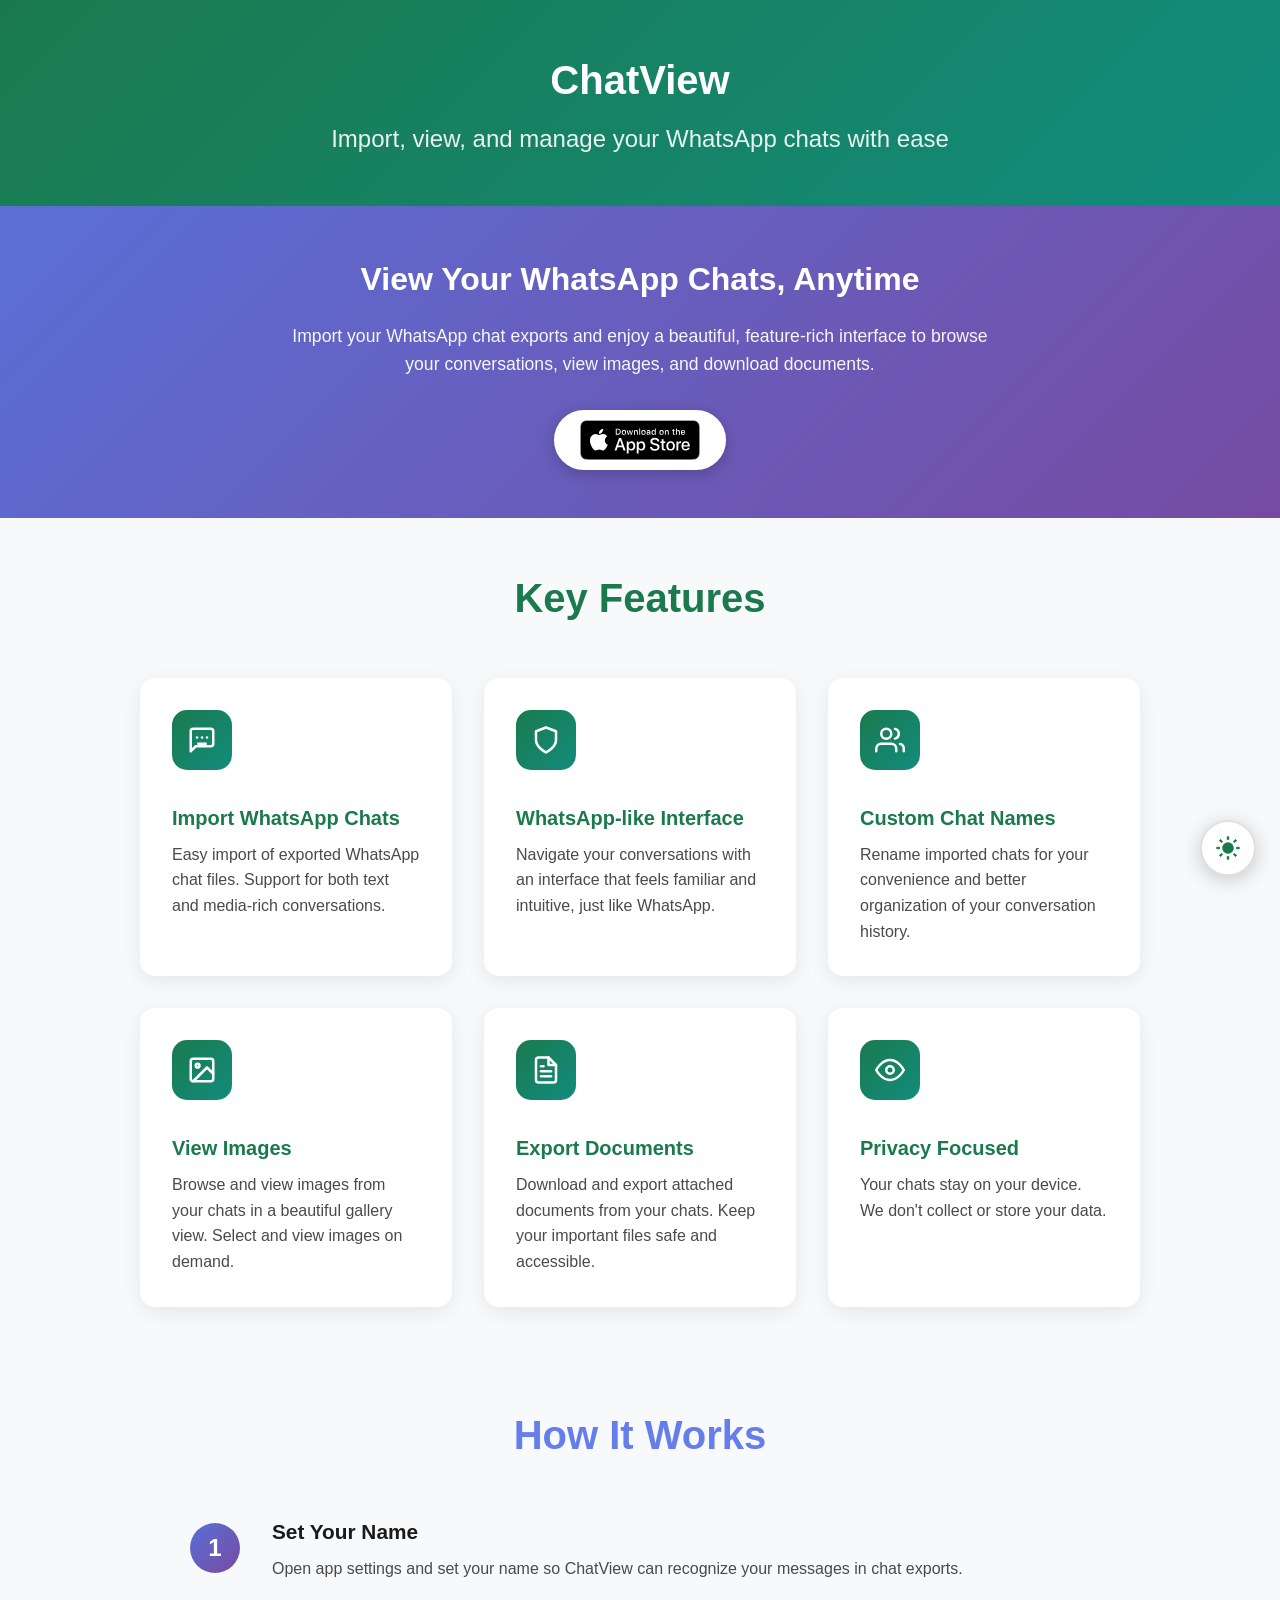
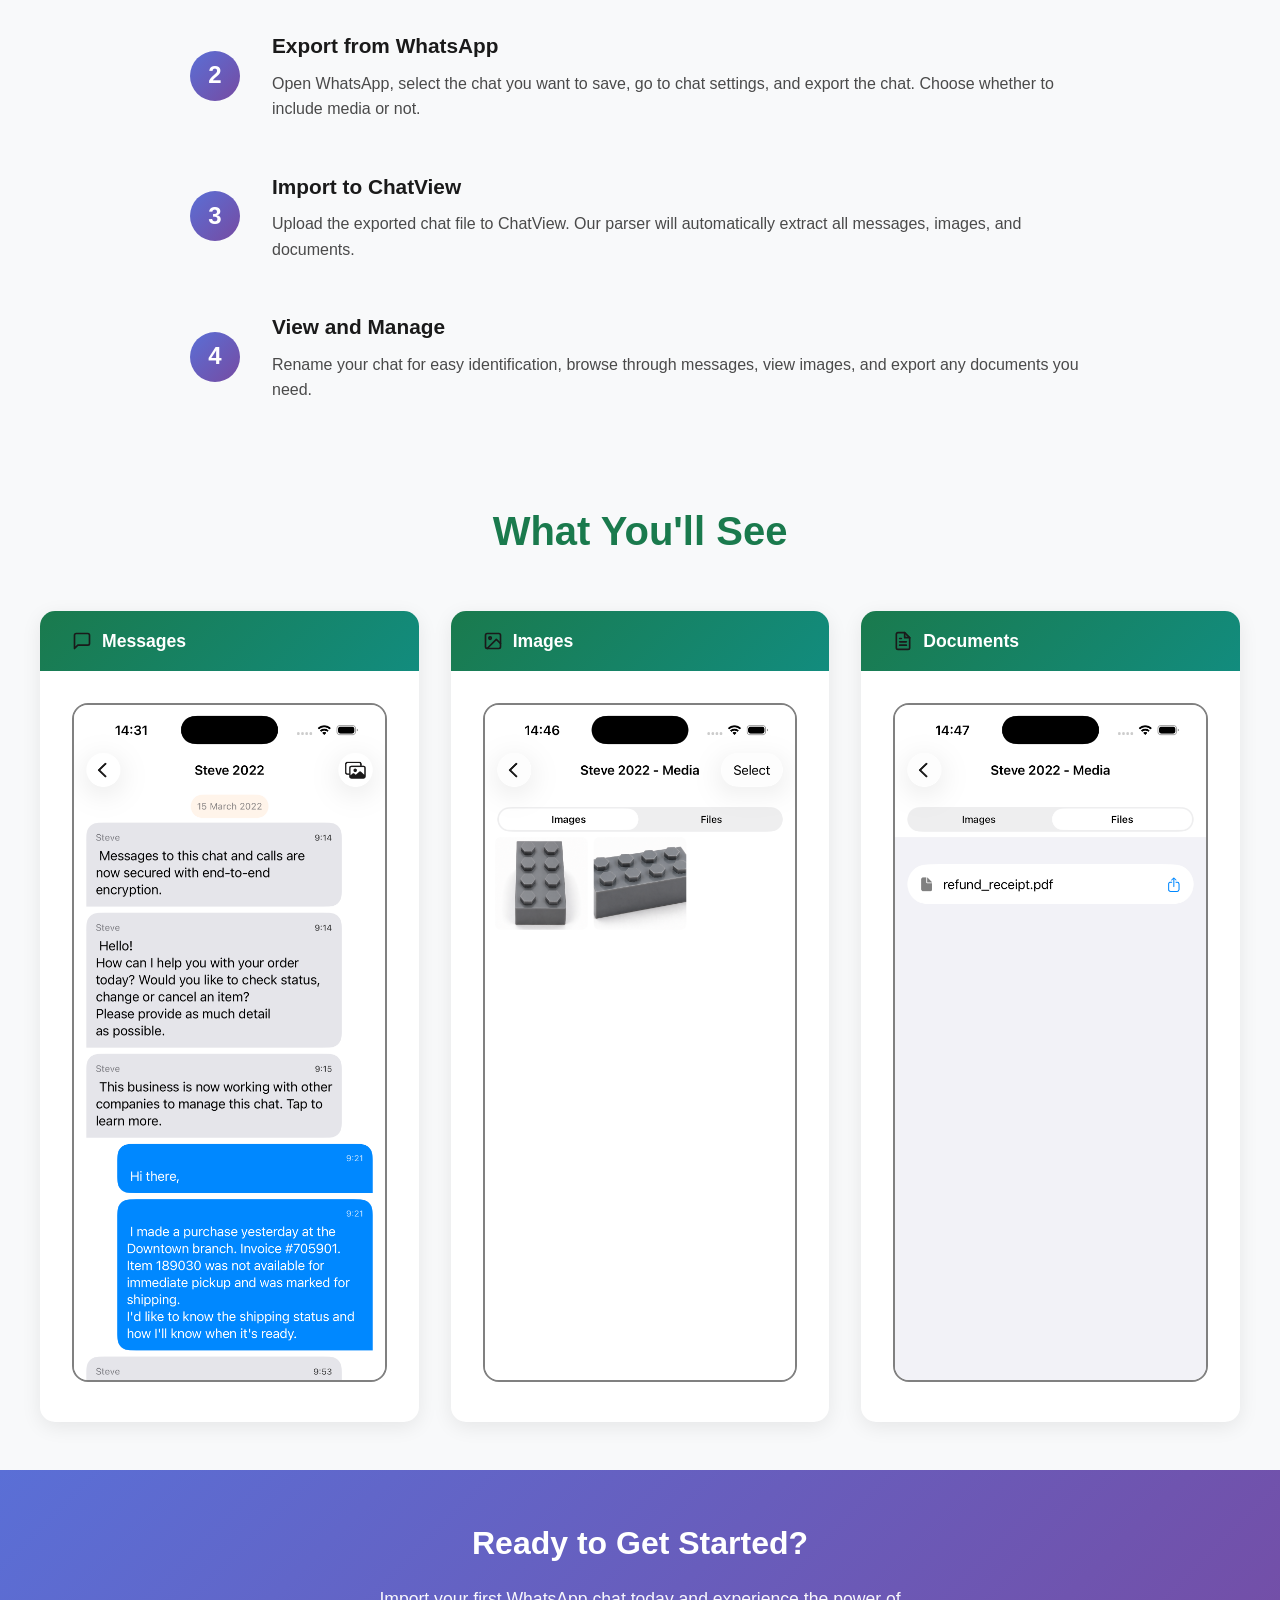
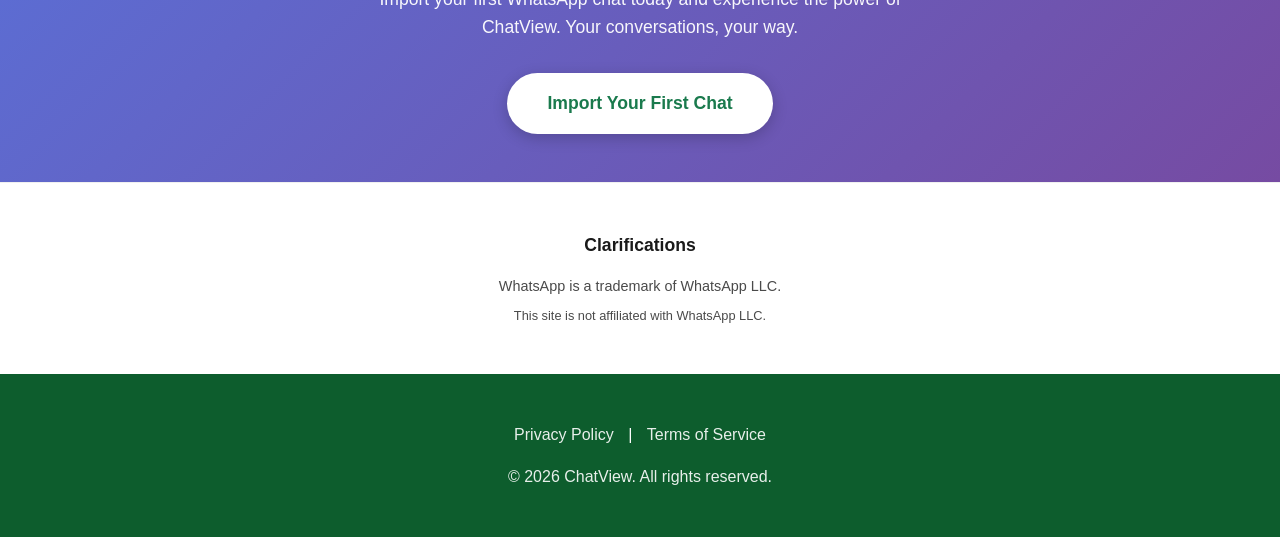
==== commit 2ec7b401: "Remove skip navigation links from pages." ====
--- a/index.html
+++ b/index.html
@@ -11,13 +11,6 @@
     <link rel="apple-touch-icon" sizes="180x180" href="apple-touch-icon.png">
 </head>
 <body>
-    <!-- Skip Navigation Link -->
-    <a href="#main-content" class="skip-link" aria-label="Skip to main content">
-        <svg viewBox="0 0 24 24" width="24" height="24" aria-hidden="true">
-            <path d="M12 4l-8 8 8 8 8-8-8-8z" fill="currentColor"/>
-        </svg>
-    </a>
-
     <!-- Header -->
     <header role="banner">
         <h1>ChatView</h1>
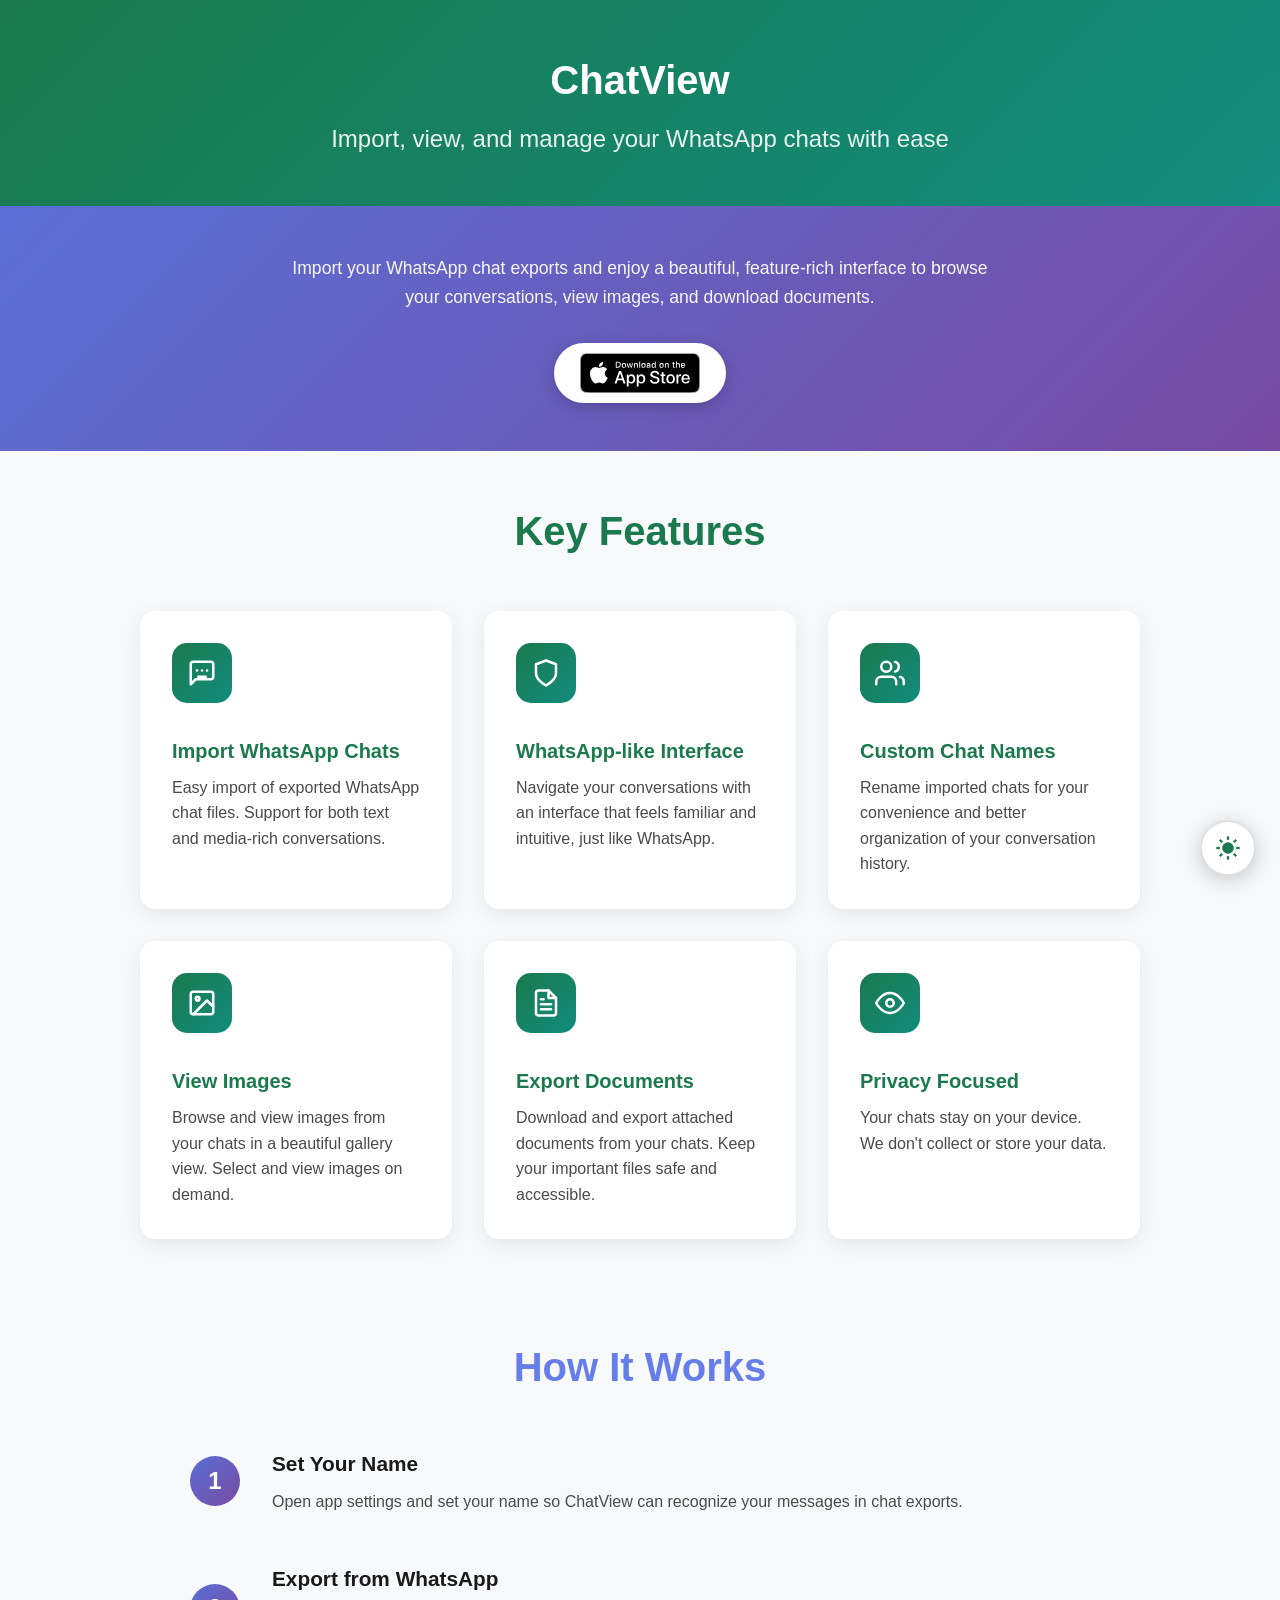
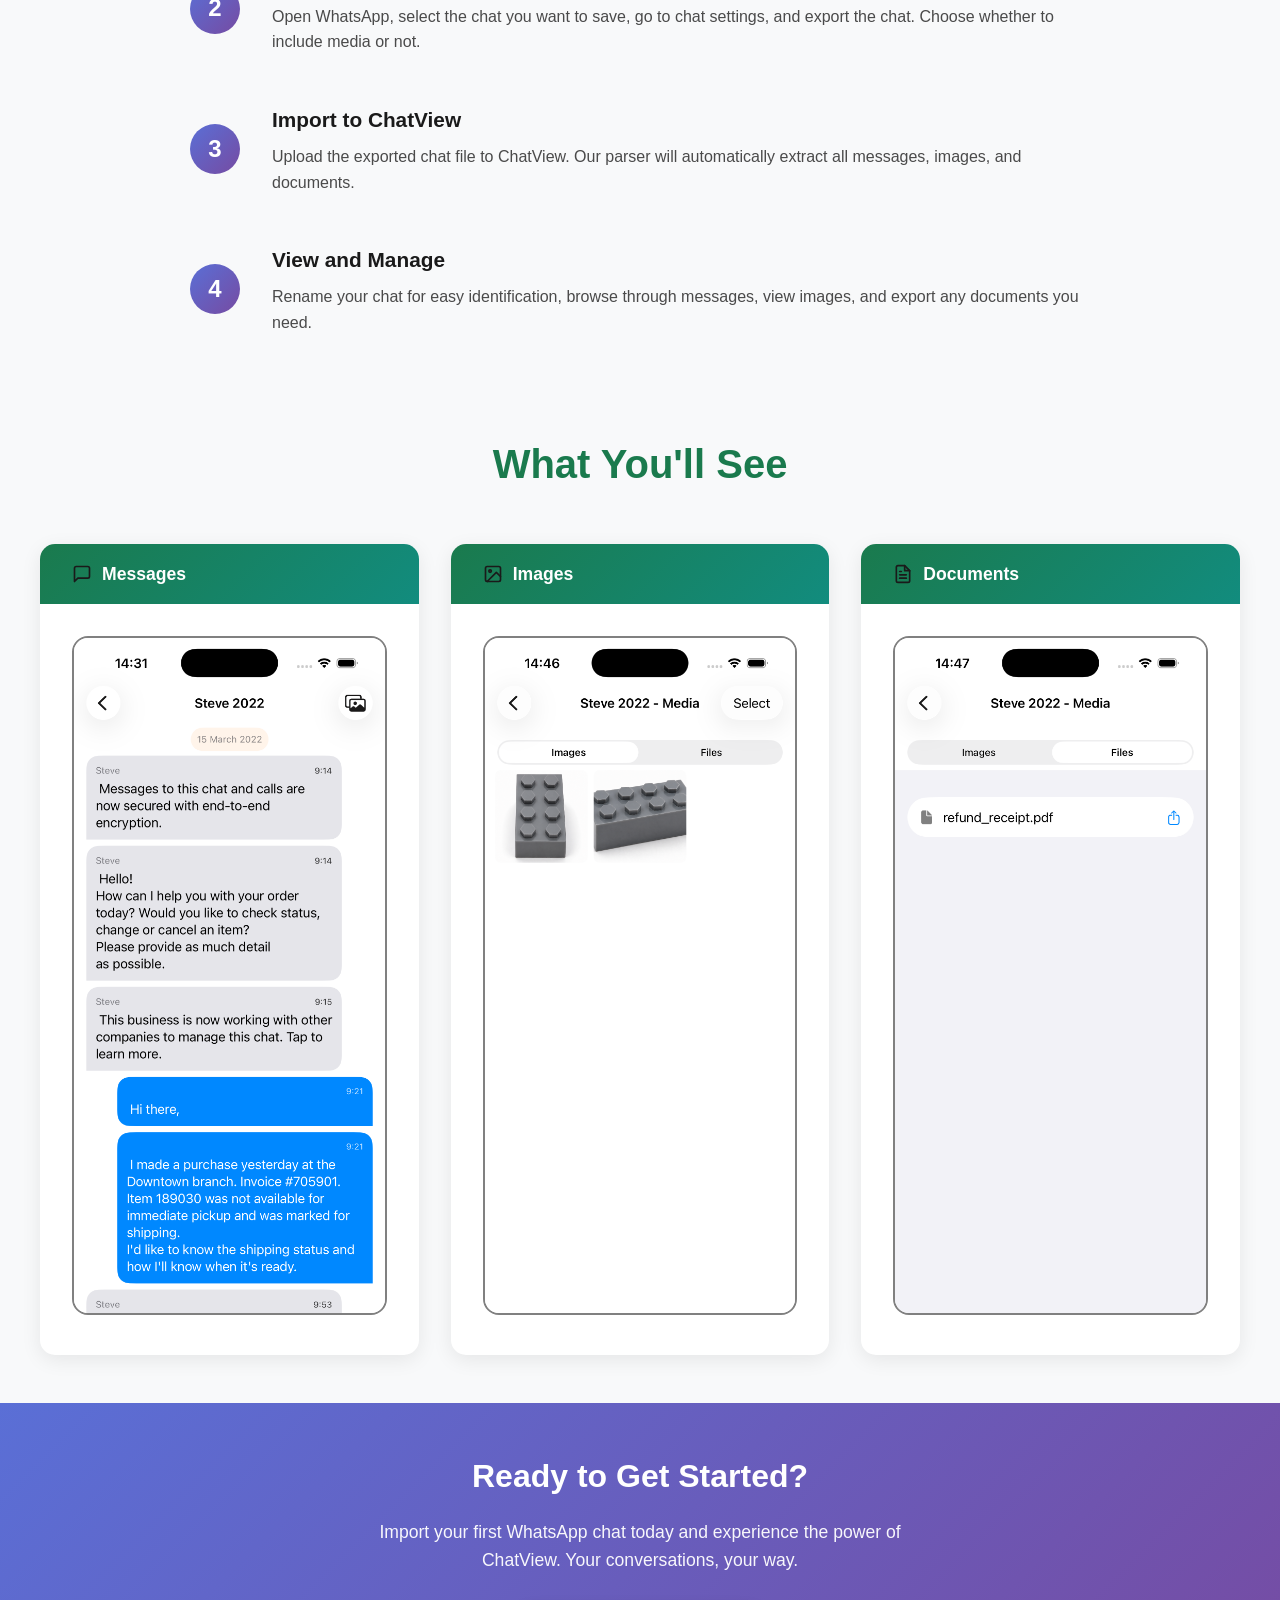
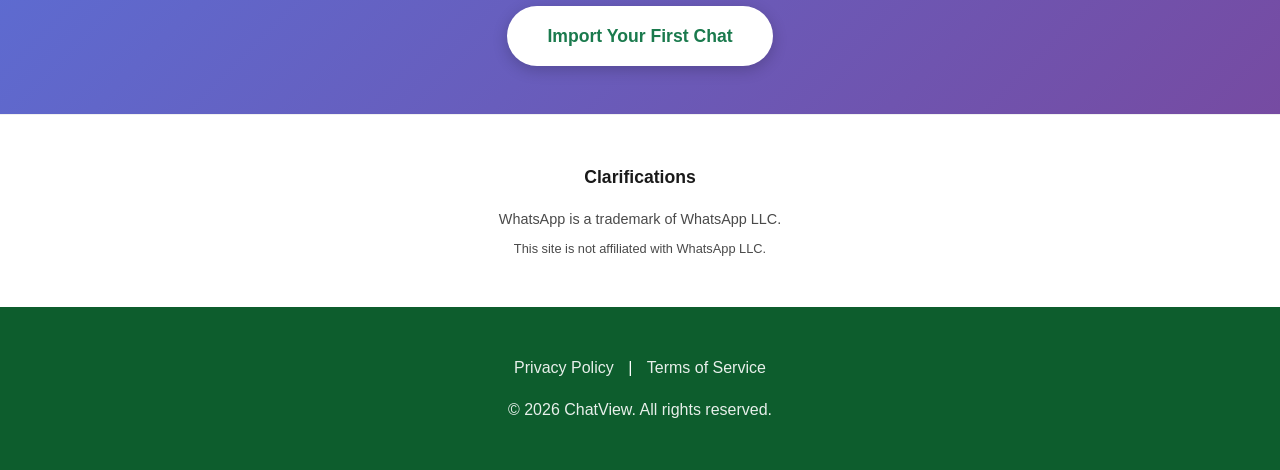
==== commit a5990992: "Improve accessibility and keyboard support for theme toggle button." ====
--- a/index.html
+++ b/index.html
@@ -15,8 +15,8 @@
     <header role="banner">
         <h1>ChatView</h1>
         <p>Import, view, and manage your WhatsApp chats with ease</p>
-        <button class="theme-toggle" id="theme-toggle" aria-label="Toggle dark mode" title="Toggle dark mode">
-            <svg class="theme-icon-light" viewBox="0 0 24 24" aria-label="light theme image">
+        <button class="theme-toggle" id="theme-toggle" role="switch" aria-label="Toggle dark mode" aria-checked="false" title="Toggle dark mode (Ctrl+Shift+T)">
+            <svg class="theme-icon-light" viewBox="0 0 24 24" aria-hidden="true">
                 <circle cx="12" cy="12" r="5"/>
                 <line x1="12" y1="2" x2="12" y2="5" stroke="currentColor" stroke-width="2"/>
                 <line x1="12" y1="19" x2="12" y2="22" stroke="currentColor" stroke-width="2"/>
@@ -27,9 +27,10 @@
                 <line x1="4.93" y1="19.07" x2="7.05" y2="16.95" stroke="currentColor" stroke-width="2"/>
                 <line x1="16.95" y1="7.05" x2="19.07" y2="4.93" stroke="currentColor" stroke-width="2"/>
             </svg>
-            <svg class="theme-icon-dark" viewBox="0 0 24 24" style="display: none;" aria-label="dark theme image">
+            <svg class="theme-icon-dark" viewBox="0 0 24 24" style="display: none;" aria-hidden="true">
                 <path d="M21 12.5A9 9 0 1 1 11.5 3 6 6 0 0 0 21 12.5z" fill="currentColor"/>
             </svg>
+            <span class="sr-only" aria-live="polite"></span>
         </button>
     </header>
 
--- a/styles.css
+++ b/styles.css
@@ -709,6 +709,21 @@
 /* =========================================
    THEME TOGGLE SWITCH
    ========================================= */
+
+/* Screen reader only class for live announcements */
+.sr-only {
+    position: absolute;
+    width: 1px;
+    height: 1px;
+    padding: 0;
+    margin: -1px;
+    overflow: hidden;
+    clip: rect(0, 0, 0, 0);
+    white-space: nowrap;
+    border: 0;
+}
+
+/* Ensure the toggle is reachable via keyboard */
 .theme-toggle {
     position: fixed;
     bottom: 1.5rem;
@@ -734,9 +749,18 @@
     box-shadow: 0 6px 25px rgba(0, 0, 0, 0.3);
 }
 
+/* Visible focus indicator for keyboard navigation - WCAG 2.1 Level AA compliant */
+/* Also provide standard :focus for older browsers */
+.theme-toggle:focus {
+    outline: 3px solid var(--primary-color);
+    outline-offset: 2px;
+    box-shadow: 0 0 0 4px rgba(var(--primary-color), 0.3);
+}
+
 .theme-toggle:focus-visible {
     outline: 3px solid var(--primary-color);
     outline-offset: 2px;
+    box-shadow: 0 0 0 4px rgba(var(--primary-color), 0.3);
 }
 
 .theme-toggle svg {
@@ -744,6 +768,10 @@
     height: 28px;
     fill: currentColor;
     transition: transform var(--transition-normal);
+}
+
+.theme-toggle:hover svg {
+    transform: scale(1.1);
 }
 
 /* Theme toggle button colors are handled by CSS variables */
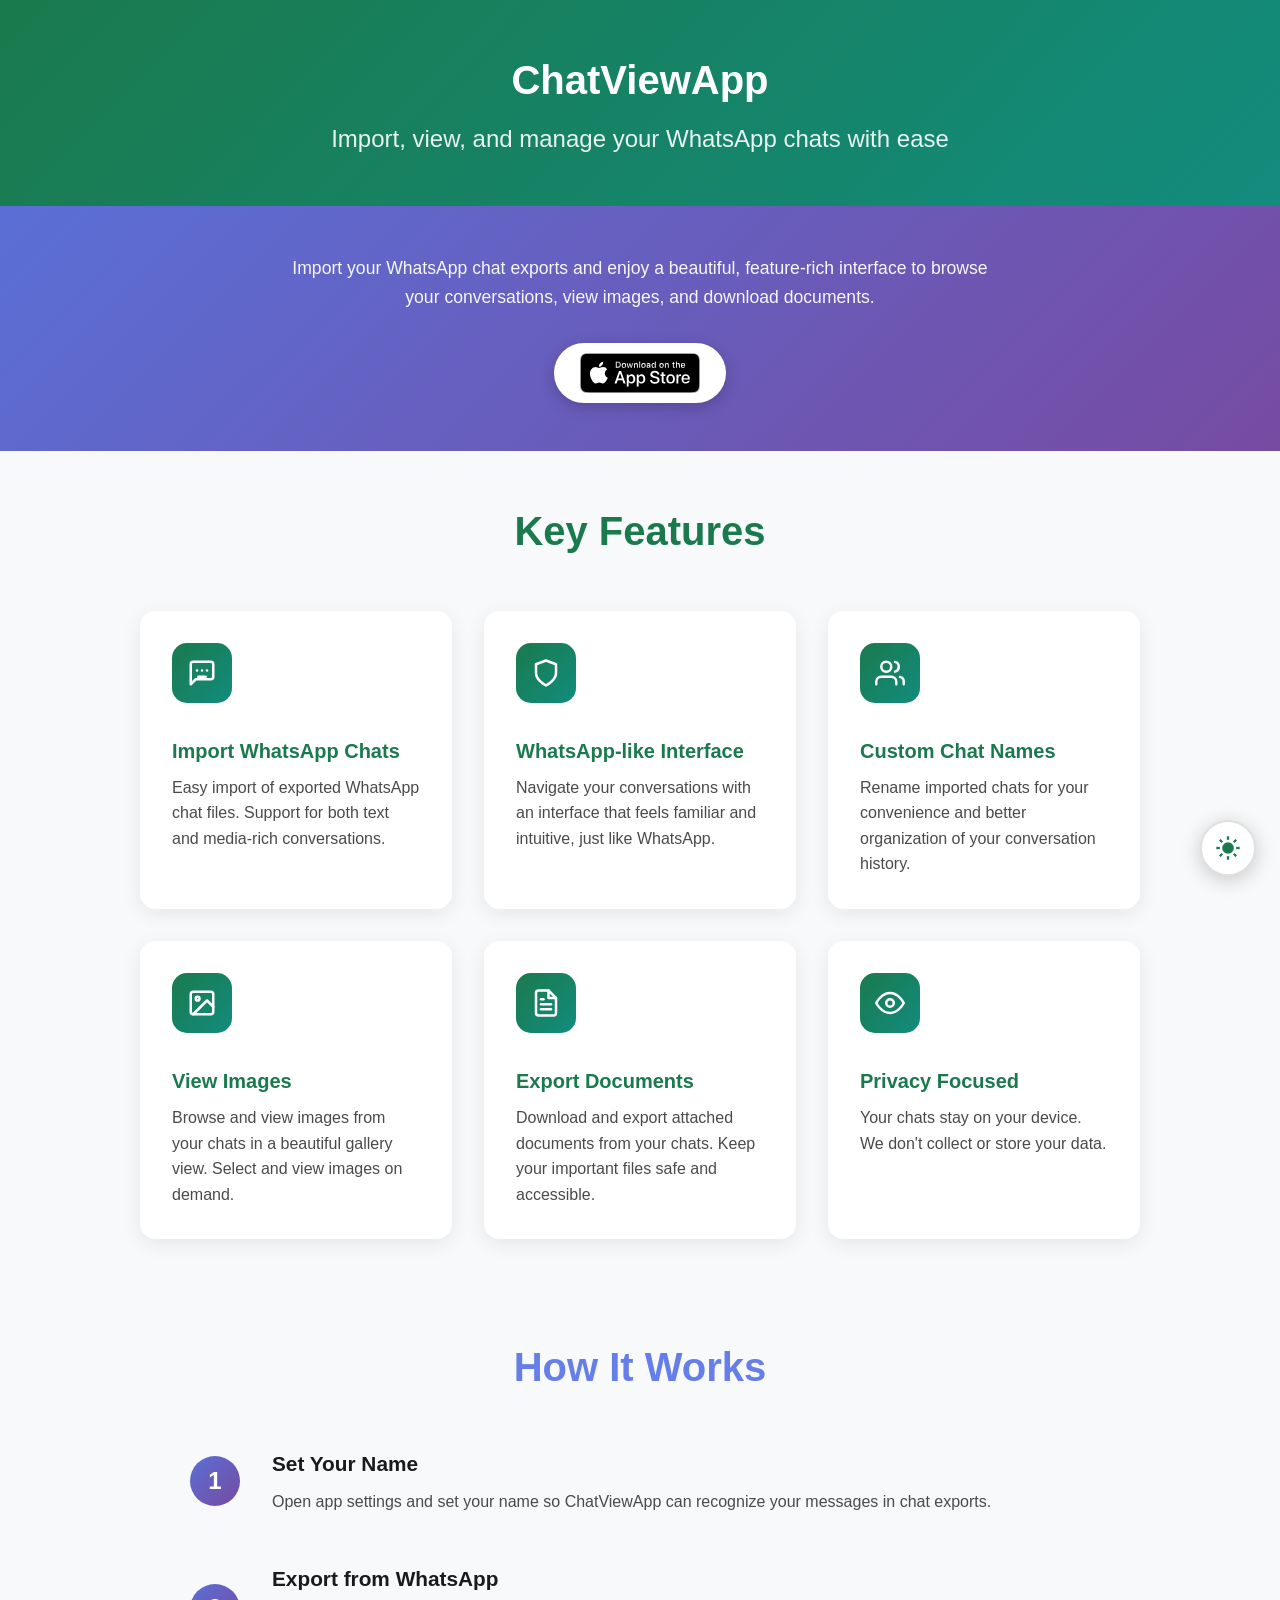
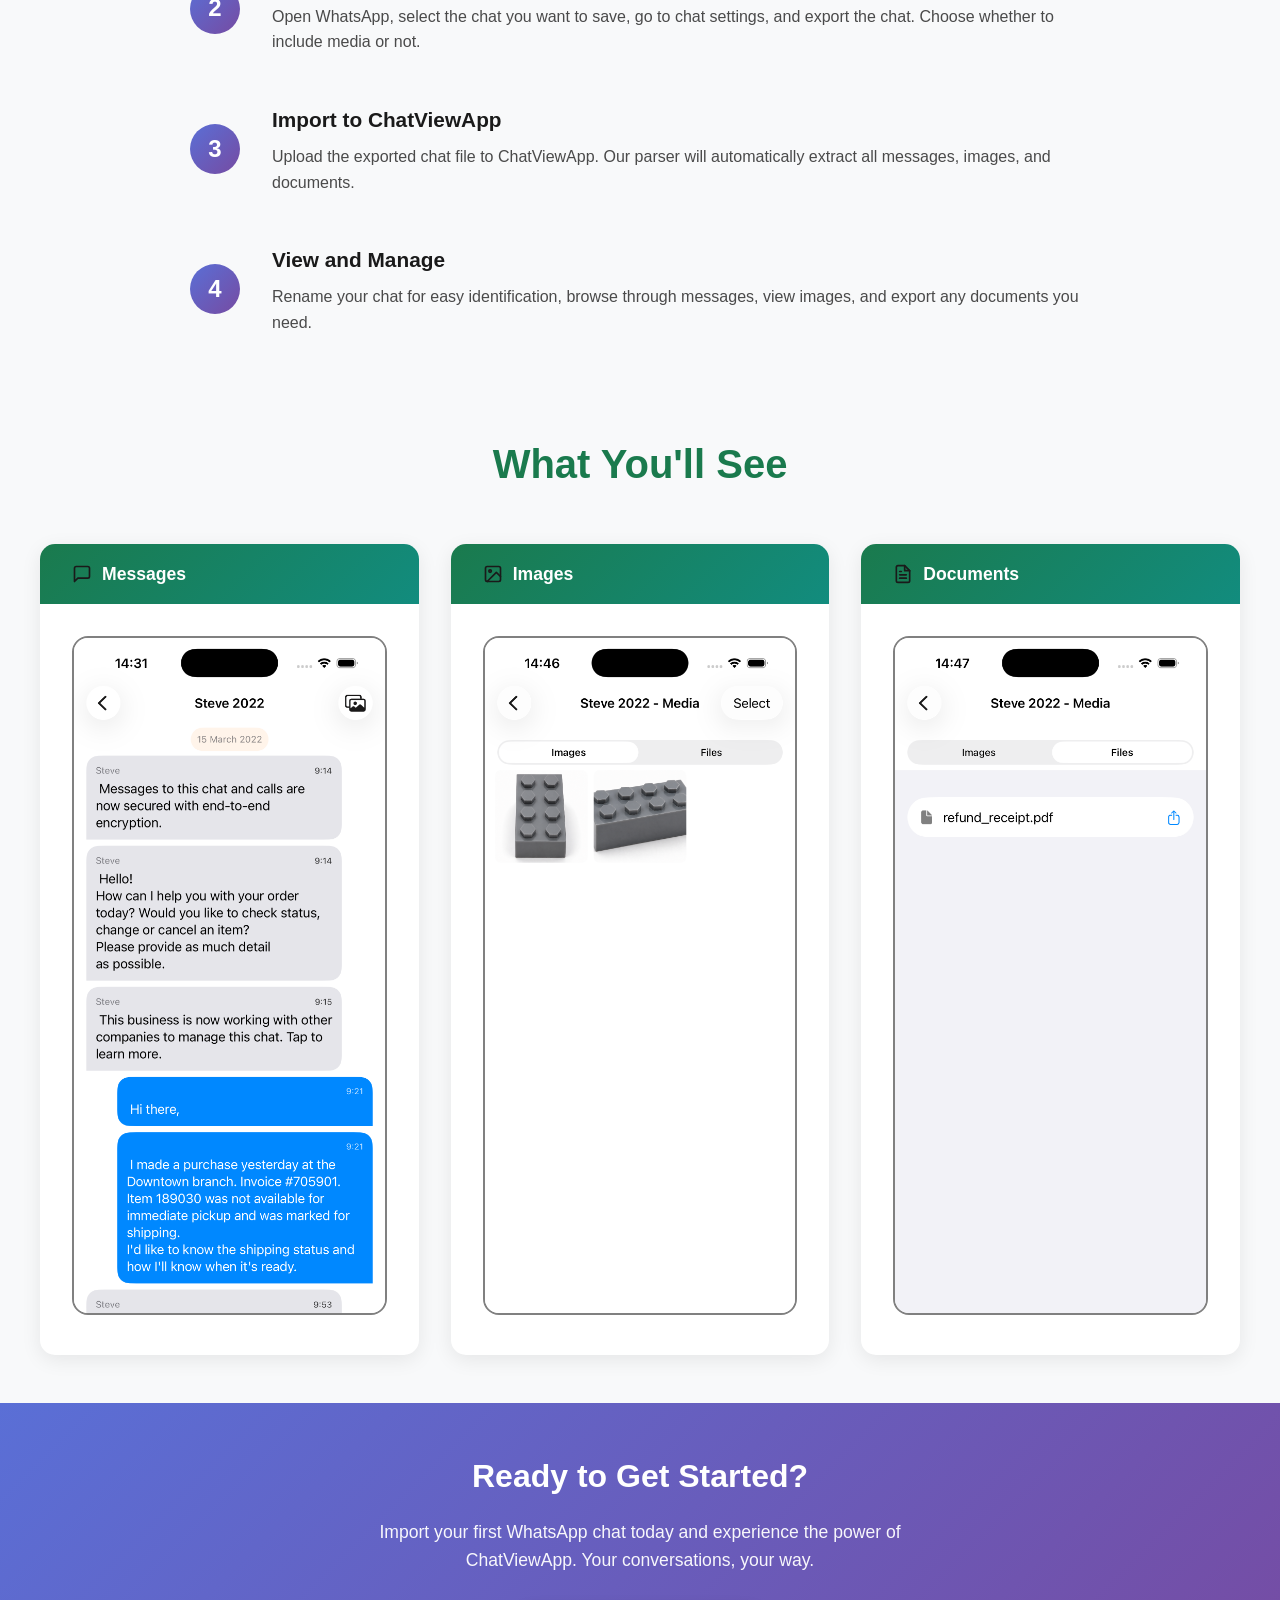
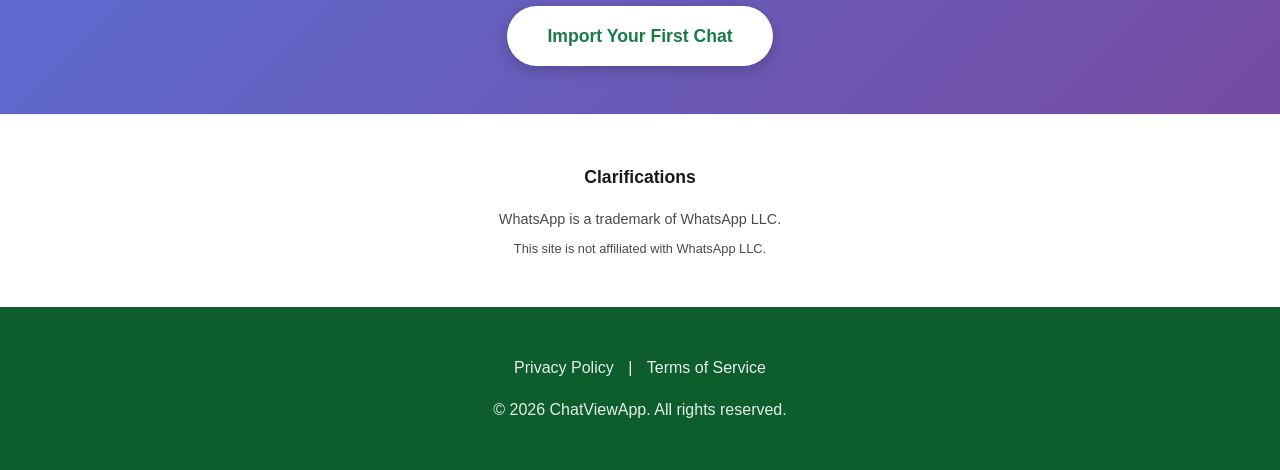
==== commit 2426b42d: "Rename application to ChatViewApp across all pages." ====
--- a/index.html
+++ b/index.html
@@ -3,7 +3,7 @@
 <head>
     <meta charset="UTF-8">
     <meta name="viewport" content="width=device-width, initial-scale=1.0">
-    <title>ChatView - View Your WhatsApp Chats</title>
+    <title>ChatViewApp - View Your WhatsApp Chats</title>
     <link rel="stylesheet" href="styles.css">
     <!-- Standard favicon -->
     <link rel="icon" href="favicon.ico" type="image/x-icon">
@@ -13,7 +13,7 @@
 <body>
     <!-- Header -->
     <header role="banner">
-        <h1>ChatView</h1>
+        <h1>ChatViewApp</h1>
         <p>Import, view, and manage your WhatsApp chats with ease</p>
         <button class="theme-toggle" id="theme-toggle" role="switch" aria-label="Toggle dark mode" aria-checked="false" title="Toggle dark mode (Ctrl+Shift+T)">
             <svg class="theme-icon-light" viewBox="0 0 24 24" aria-hidden="true">
@@ -129,7 +129,7 @@
                 <div class="step-number">1</div>
                 <div class="step-content">
                     <h3>Set Your Name</h3>
-                    <p>Open app settings and set your name so ChatView can recognize your messages in chat exports.</p>
+                    <p>Open app settings and set your name so ChatViewApp can recognize your messages in chat exports.</p>
                 </div>
             </div>
             <div class="step">
@@ -142,8 +142,8 @@
             <div class="step">
                 <div class="step-number">3</div>
                 <div class="step-content">
-                    <h3>Import to ChatView</h3>
-                    <p>Upload the exported chat file to ChatView. Our parser will automatically extract all messages, images, and documents.</p>
+                    <h3>Import to ChatViewApp</h3>
+                    <p>Upload the exported chat file to ChatViewApp. Our parser will automatically extract all messages, images, and documents.</p>
                 </div>
             </div>
             <div class="step">
@@ -168,7 +168,7 @@
                     <h3>Messages</h3>
                 </div>
                 <div class="preview-content">
-                    <img src="Screenshot_001.png" alt="ChatView app screenshot showing WhatsApp messages interface with chat bubbles and timestamps" width="320" class="preview-content-img">
+                    <img src="Screenshot_001.png" alt="ChatViewApp app screenshot showing WhatsApp messages interface with chat bubbles and timestamps" width="320" class="preview-content-img">
                 </div>
             </div>
             <div class="preview-card">
@@ -181,7 +181,7 @@
                     <h3>Images</h3>
                 </div>
                 <div class="preview-content">
-                    <img src="Screenshot_002.png" alt="ChatView app screenshot showing image gallery with photo thumbnails and view option" width="320" class="preview-content-img">
+                    <img src="Screenshot_002.png" alt="ChatViewApp app screenshot showing image gallery with photo thumbnails and view option" width="320" class="preview-content-img">
                 </div>
             </div>
             <div class="preview-card">
@@ -196,7 +196,7 @@
                     <h3>Documents</h3>
                 </div>
                 <div class="preview-content">
-                    <img src="Screenshot_003.png" alt="ChatView app screenshot showing document file viewer with file list and export options" width="320" class="preview-content-img">
+                    <img src="Screenshot_003.png" alt="ChatViewApp app screenshot showing document file viewer with file list and export options" width="320" class="preview-content-img">
                 </div>
             </div>
         </div>
@@ -205,7 +205,7 @@
     <!-- CTA Section -->
     <section class="cta">
         <h2>Ready to Get Started?</h2>
-        <p>Import your first WhatsApp chat today and experience the power of ChatView. Your conversations, your way.</p>
+        <p>Import your first WhatsApp chat today and experience the power of ChatViewApp. Your conversations, your way.</p>
         <a href="#" class="cta-btn" role="button" tabindex="0" aria-label="Import your first WhatsApp chat">Import Your First Chat</a>
     </section>
 
@@ -225,7 +225,7 @@
                 <a href="terms-of-service.html">Terms of Service</a>
             </div>
         </nav>
-        <p>&copy; 2026 ChatView. All rights reserved.</p>
+        <p>&copy; 2026 ChatViewApp. All rights reserved.</p>
     </footer>
     </main>
 
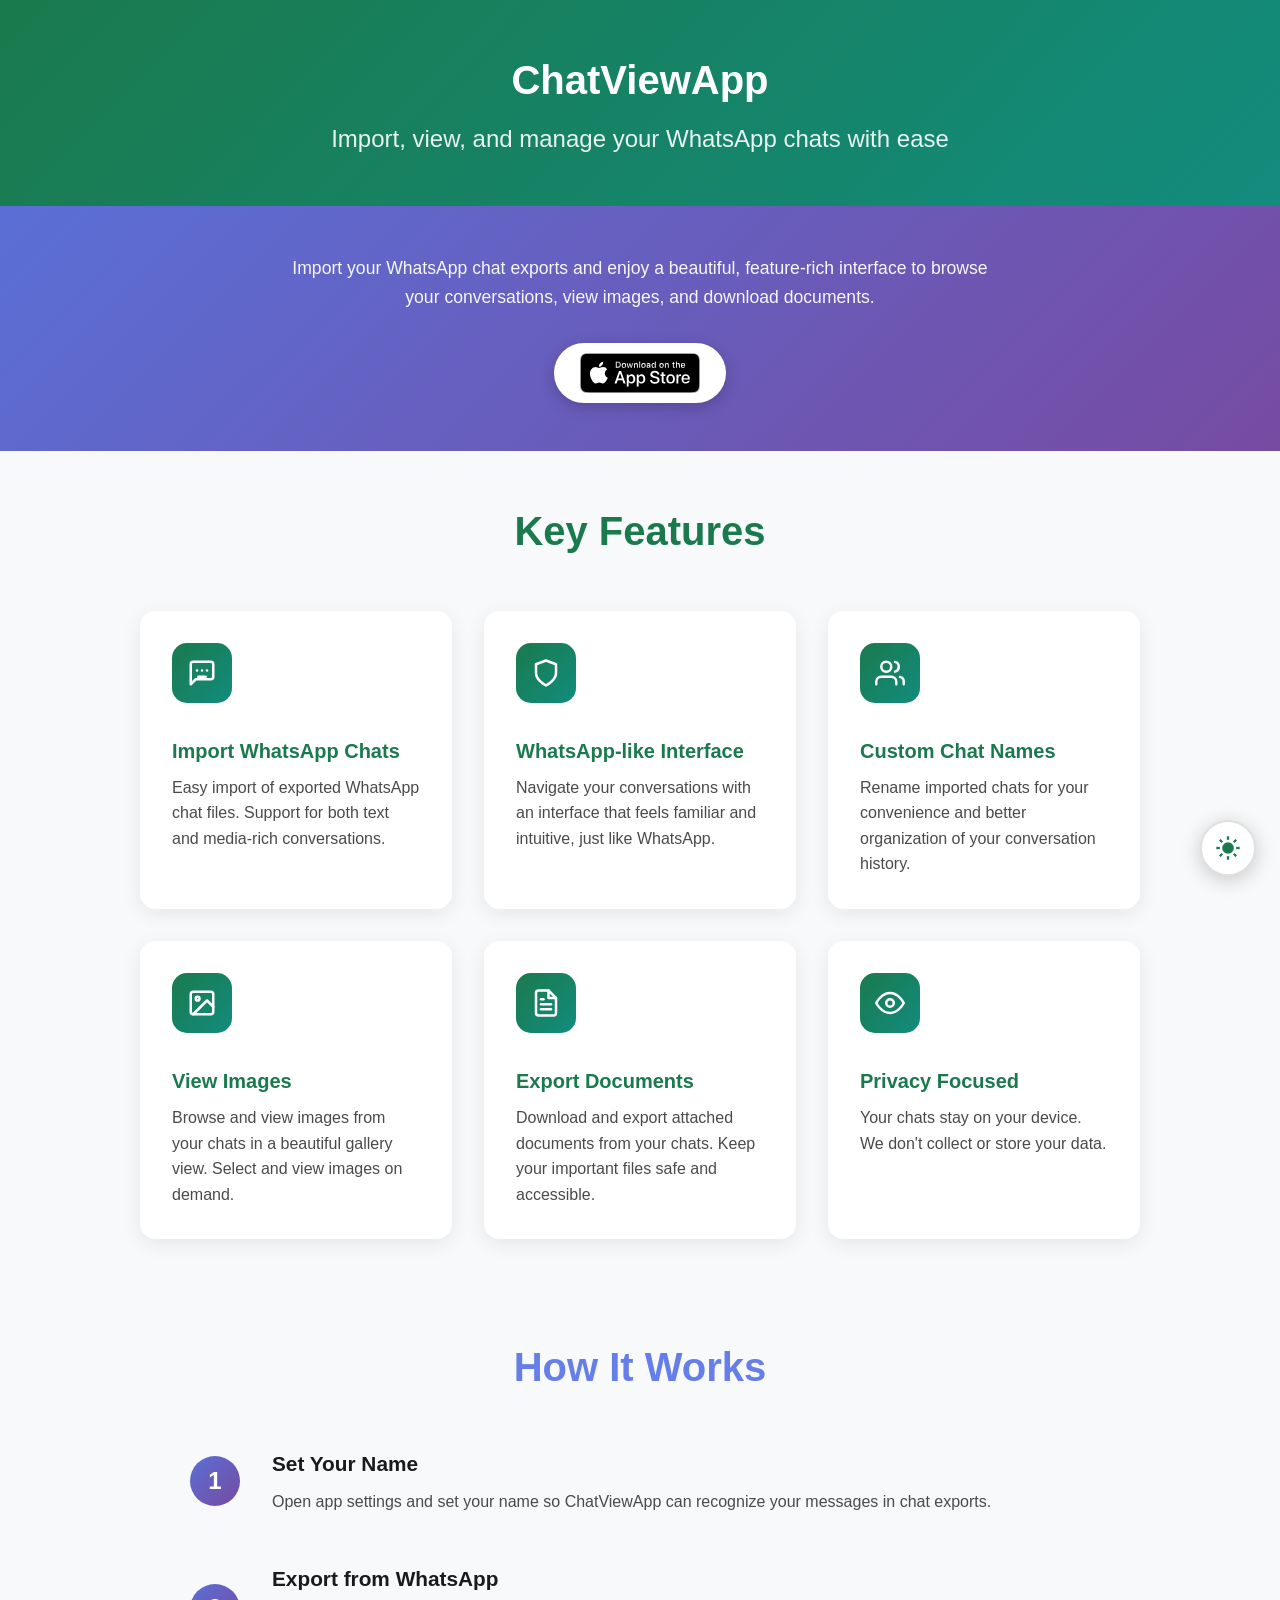
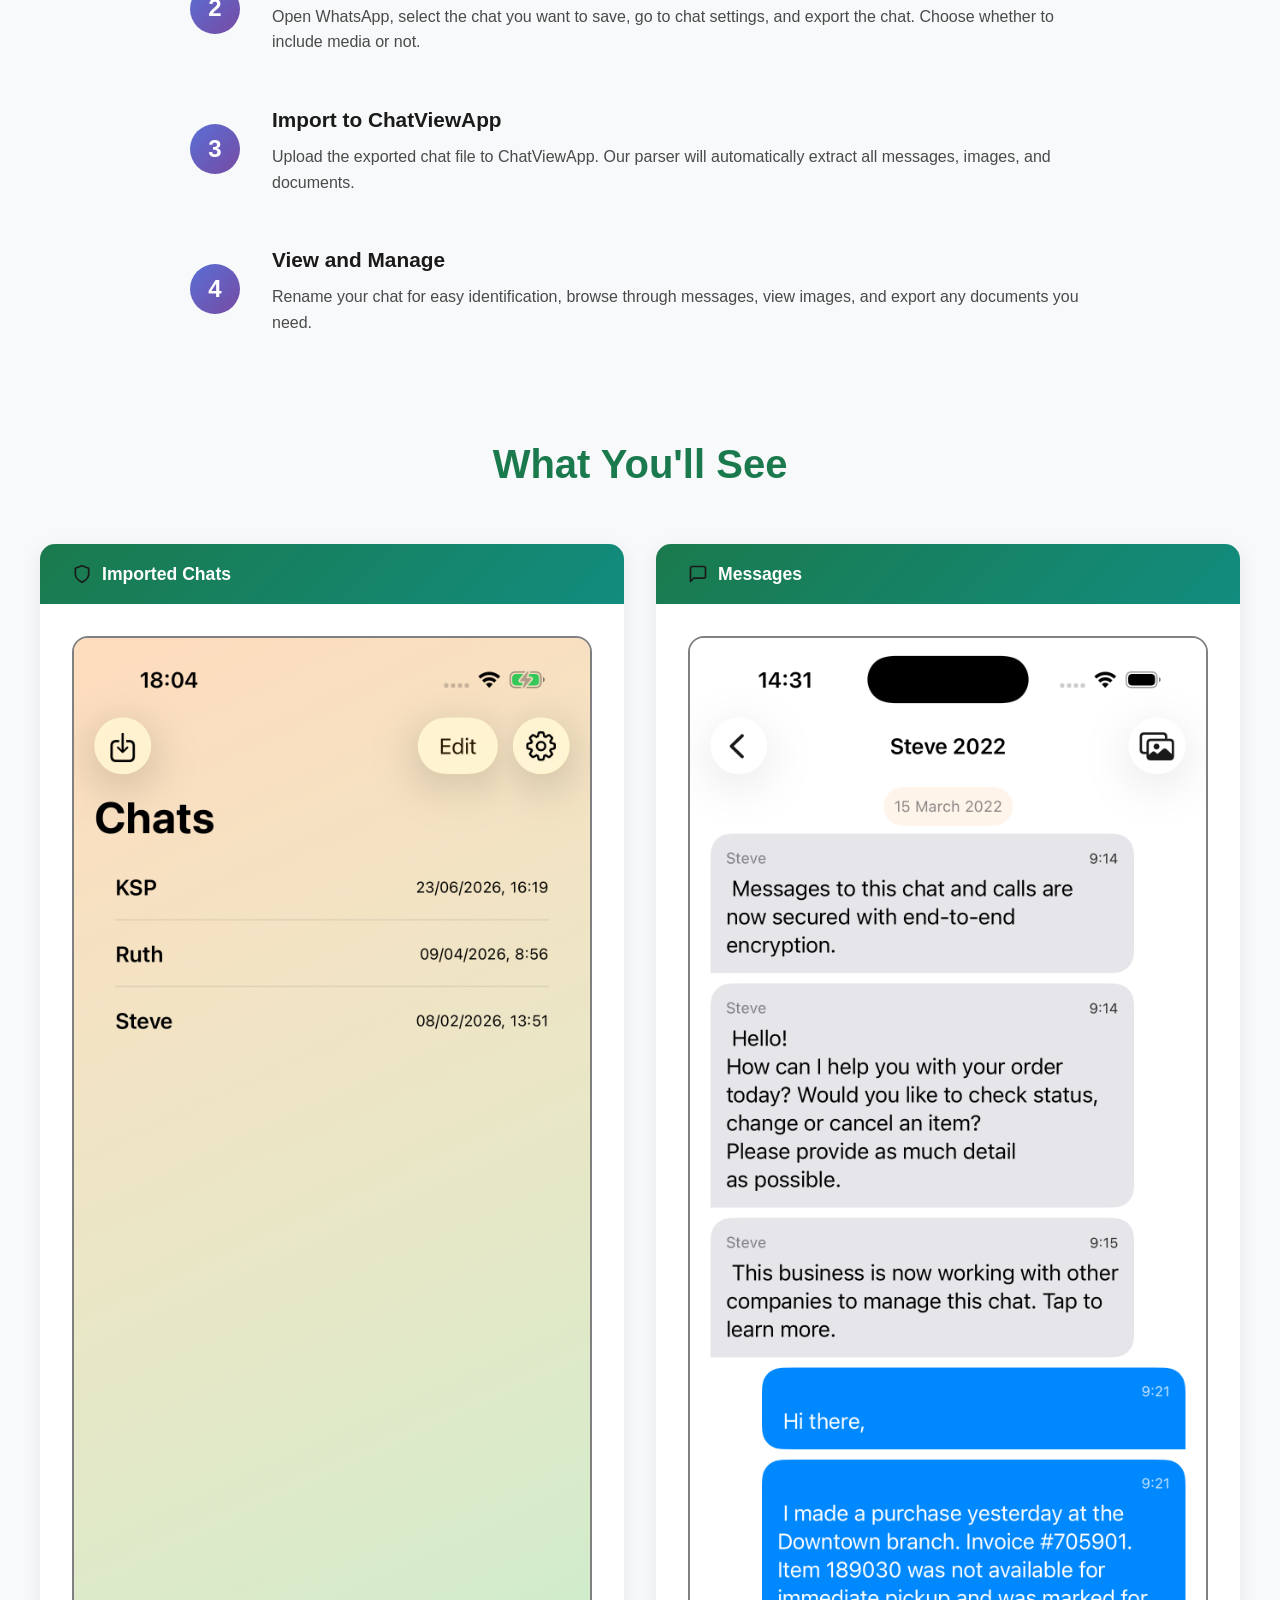
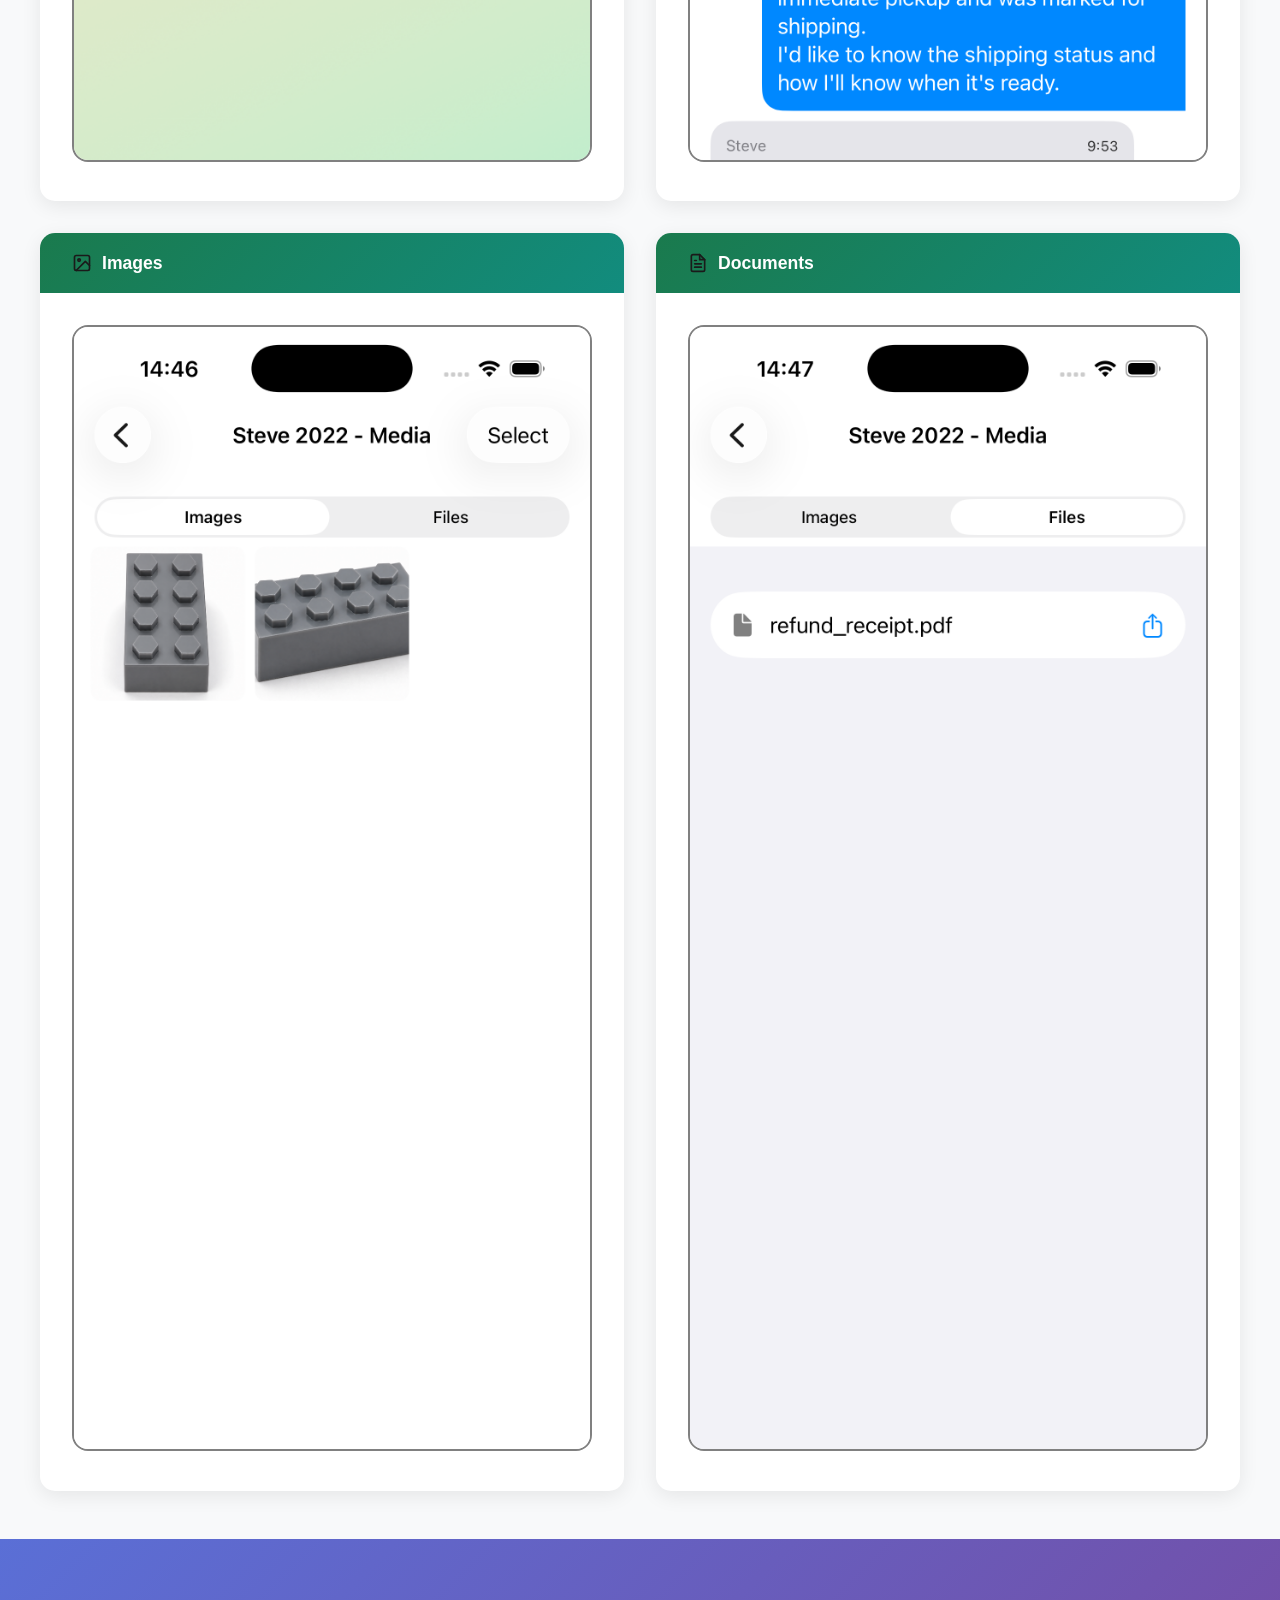
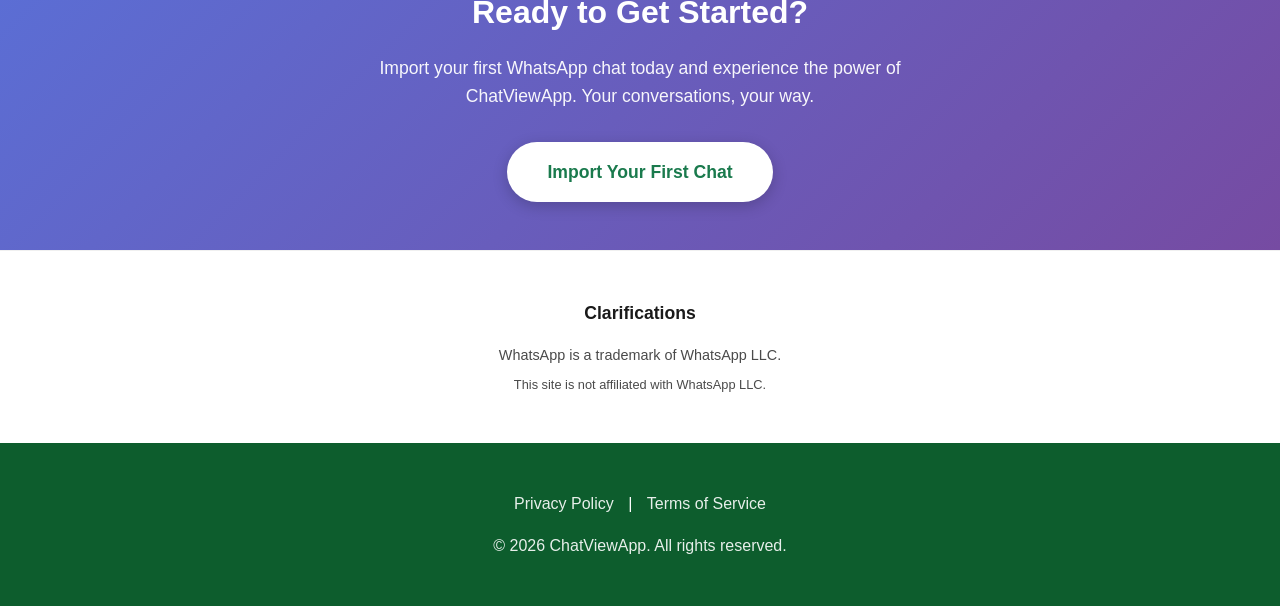
==== commit c46a2ed7: "Add imported chats preview card and update the grid layout." ====
--- a/index.html
+++ b/index.html
@@ -40,7 +40,7 @@
         <section class="hero" aria-labelledby="hero-heading">
         <h2 class="sr-only" id="hero-heading">View Your WhatsApp Chats, Anytime</h2>
         <p>Import your WhatsApp chat exports and enjoy a beautiful, feature-rich interface to browse your conversations, view images, and download documents.</p>
-        <a href="https://apps.apple.com/app/chatview/id6478658690" class="hero-btn app-store-link" role="button" tabindex="0" aria-label="Download on the App Store">
+        <a href="https://apps.apple.com/app/id6797784868" class="hero-btn app-store-link" role="button" tabindex="0" aria-label="Download on the App Store">
             <img src="Download_on_the_App_Store_Badge_US-UK_RGB_wht_092917.svg" alt="Download on the App Store" class="app-store-img app-store-img-black">
             <img src="Download_on_the_App_Store_Badge_US-UK_RGB_blk_092917.svg" alt="Download on the App Store" class="app-store-img app-store-img-white">
         </a>
@@ -160,6 +160,17 @@
     <section class="preview" aria-labelledby="preview-heading">
         <h2 class="section-title" id="preview-heading">What You'll See</h2>
         <div class="preview-grid">
+            <div class="preview-card">
+                <div class="preview-header">
+                    <svg width="20" height="20" viewBox="0 0 24 24" fill="none" stroke="currentColor" stroke-width="2" stroke-linecap="round" stroke-linejoin="round" role="img" aria-label="Chats list icon">
+                        <path d="M12 22s8-4 8-10V5l-8-3-8 3v7c0 6 8 10 8 10z"></path>
+                    </svg>
+                    <h3>Imported Chats</h3>
+                </div>
+                <div class="preview-content">
+                    <img src="Screenshot_004.png" alt="ChatViewApp app screenshot showing list of chats with chat thumbnails and message previews" width="320" class="preview-content-img">
+                </div>
+            </div>
             <div class="preview-card">
                 <div class="preview-header">
                     <svg width="20" height="20" viewBox="0 0 24 24" fill="none" stroke="currentColor" stroke-width="2" stroke-linecap="round" stroke-linejoin="round" role="img" aria-label="Messages icon">
--- a/styles.css
+++ b/styles.css
@@ -368,7 +368,7 @@
 
 .preview-grid {
     display: grid;
-    grid-template-columns: repeat(auto-fit, minmax(280px, 1fr));
+    grid-template-columns: repeat(2, 1fr);
     gap: var(--spacing-lg);
     max-width: 1200px;
     margin: 0 auto;
@@ -396,6 +396,7 @@
 
 .preview-content {
     padding: var(--spacing-lg);
+    text-align: center;
 }
 
 .chat-message {
@@ -884,6 +885,7 @@
 .preview-content-img {
     border: 2px solid gray;
     border-radius: 1rem;
+    width: auto;
     max-width: 100%;
     height: auto;
 }
